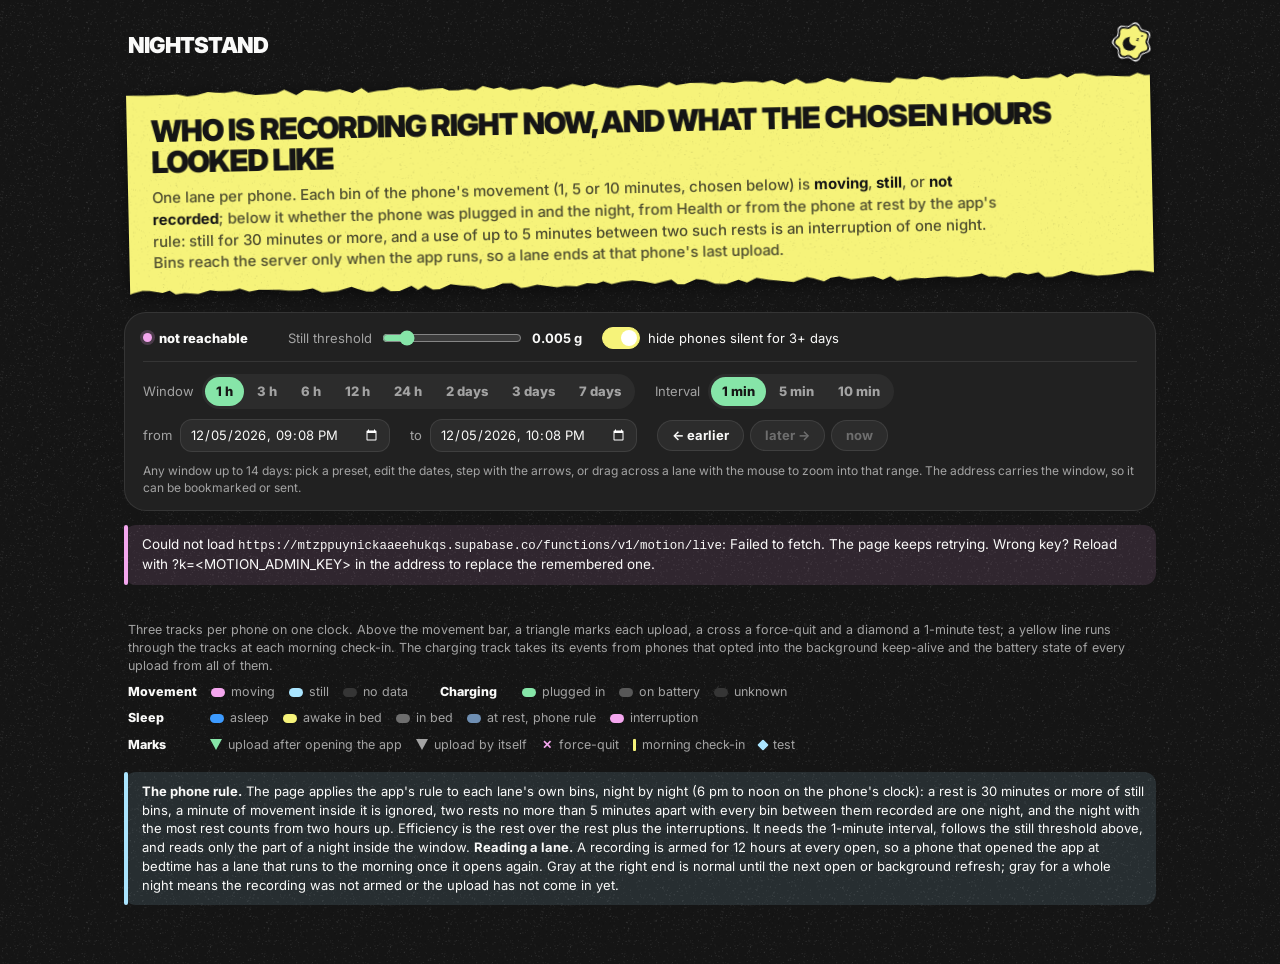
==== dashboard.html @ 4b764ea9 "NightStand website" ====
<!doctype html>
<html lang="en">
<head>
<meta charset="utf-8">
<meta name="viewport" content="width=device-width, initial-scale=1">
<title>NightStand live</title>
<link rel="icon" href="data:,">
<link rel="preconnect" href="https://fonts.googleapis.com">
<link rel="preconnect" href="https://fonts.gstatic.com" crossorigin>
<link href="https://fonts.googleapis.com/css2?family=Inter:wght@400;500;700;800;900&display=swap" rel="stylesheet">
<style>
  /* The look of the app (Theme.swift): a near-black grainy
     page, heavy uppercase titles with a hand-drawn squiggle, pastel accents on
     dark cards, capsule controls, torn paper for the message to read first. */
  :root { --page:#151515; --card:#212121; --raised:#2c2c2c; --edge:rgba(255,255,255,.09);
          --ink:#fafaf9; --gray:#a3a3a3; --dim:#6e6e6e; --paper-ink:#151515;
          --yellow:#f6f37a; --pink:#f4a6ee; --mint:#86e5a8; --sky:#aae5ff; --blue:#3d9bff;
          --none:#353535; --battery:#575757; --rest:#6f8fb3; --grain:none; color-scheme:dark; }
  * { box-sizing:border-box; }
  body { margin:0; background:var(--grain) 0 0/180px 180px repeat, var(--page); color:var(--ink);
         font:15px/1.45 -apple-system,BlinkMacSystemFont,"Inter","Segoe UI",Roboto,Helvetica,Arial,sans-serif;
         -webkit-font-smoothing:antialiased; }
  .page { max-width:1080px; margin:0 auto; padding:22px 24px 60px; }
  .display { font-weight:900; text-transform:uppercase; letter-spacing:-.035em; line-height:1.02; margin:0; }
  .squiggle { width:22px; height:12px; overflow:visible; flex:none; fill:none; stroke-width:2.2; stroke-linecap:round; stroke-linejoin:round; }
  .top { display:flex; align-items:center; justify-content:space-between; margin:0 4px 14px; }
  .top .display { font-size:22px; }
  .sticker { width:40px; height:40px; transform:rotate(12deg); filter:drop-shadow(0 3px 5px rgba(0,0,0,.45)); }
  .paper-wrap { margin:4px 4px 26px; transform:rotate(-1.2deg); filter:drop-shadow(0 4px 8px rgba(0,0,0,.5)); }
  .paper { background:var(--grain) 0 0/180px 180px repeat, var(--yellow); background-blend-mode:multiply;
           color:var(--paper-ink); padding:24px 24px 22px; }
  .paper h1 { font-size:30px; margin:0 0 10px; }
  .paper p { margin:0; font-size:15px; font-weight:500; color:rgba(21,21,21,.75); max-width:860px; }
  .paper p b { color:var(--paper-ink); }
  .card { background:var(--card); border:1px solid var(--edge); border-radius:22px; }
  .controls { padding:14px 18px; margin-bottom:14px; }
  .bar { display:flex; flex-wrap:wrap; gap:10px 20px; align-items:center; font-size:13px; color:var(--gray); }
  .bar + .bar { border-top:1px solid var(--edge); margin-top:12px; padding-top:12px; }
  .bar[hidden] { display:none; }
  .bar .live { display:inline-flex; align-items:center; gap:7px; font-weight:800; color:var(--ink); }
  .dot { width:9px; height:9px; border-radius:50%; background:var(--mint); box-shadow:0 0 0 3px rgba(134,229,168,.2); display:inline-block; }
  .dot.off { background:var(--pink); box-shadow:0 0 0 3px rgba(244,166,238,.2); }
  .dot.fixed { background:var(--sky); box-shadow:0 0 0 3px rgba(170,229,255,.2); }
  .bar label { display:inline-flex; flex-wrap:wrap; align-items:center; gap:8px; max-width:100%; }
  .bar b { color:var(--ink); }
  .bar input[type=range] { width:140px; accent-color:var(--mint); }
  .seg { display:inline-flex; flex-wrap:wrap; gap:2px; padding:3px; background:var(--raised); border-radius:18px; max-width:100%; }
  .seg button { font:inherit; font-size:13px; font-weight:800; color:var(--gray); background:none; border:0; border-radius:999px; padding:5px 11px; cursor:pointer; white-space:nowrap; }
  .seg button:hover { color:var(--ink); }
  .seg button.on { background:var(--mint); color:var(--paper-ink); }
  .bar input[type=datetime-local] { font:inherit; font-size:13px; color:var(--ink); background:var(--raised); border:1px solid var(--edge); border-radius:12px; padding:5px 9px; }
  .bar .nav { display:inline-flex; gap:6px; }
  .pill { font:inherit; font-size:13px; font-weight:700; color:var(--ink); background:var(--raised); border:1px solid var(--edge); border-radius:999px; padding:5px 14px; cursor:pointer; }
  .pill:hover:not(:disabled) { background:#363636; }
  .pill:disabled { color:var(--dim); cursor:default; }
  .toggle { cursor:pointer; color:var(--ink); }
  .toggle input { position:absolute; opacity:0; width:1px; height:1px; }
  .toggle .sw { width:38px; height:22px; border-radius:999px; background:var(--raised); border:1px solid var(--edge); position:relative; flex:none; transition:background .15s; }
  .toggle .sw::after { content:""; position:absolute; top:2px; left:2px; width:16px; height:16px; border-radius:50%; background:var(--gray); transition:transform .15s, background .15s; }
  .toggle input:checked + .sw { background:var(--yellow); border-color:var(--yellow); }
  .toggle input:checked + .sw::after { transform:translateX(16px); background:#fff; }
  .toggle input:focus-visible + .sw { outline:2px solid var(--sky); outline-offset:2px; }
  .bar .hint { flex-basis:100%; font-size:12px; }
  .stats { display:grid; grid-template-columns:repeat(auto-fit,minmax(180px,1fr)); gap:12px; margin-bottom:22px; }
  .stat { padding:14px 18px 16px; }
  .stat .k { display:flex; align-items:center; gap:8px; font-size:13px; font-weight:900; text-transform:uppercase; letter-spacing:-.2px; }
  .stat .v { font-size:38px; font-weight:900; letter-spacing:-.035em; line-height:1.1; margin:6px 0 2px; font-variant-numeric:tabular-nums; }
  .stat .v.warn { color:var(--pink); }
  .stat .d { font-size:12.5px; color:var(--gray); }
  .legend { font-size:12.5px; color:var(--gray); margin:0 4px 14px; }
  .legend .t { display:block; margin-bottom:8px; }
  .legend .rows { display:flex; flex-wrap:wrap; gap:8px 32px; }
  .legend .row { display:flex; flex-wrap:wrap; gap:4px 14px; align-items:center; }
  .legend .row .lab { font-weight:800; color:var(--ink); min-width:68px; }
  .legend .row span { white-space:nowrap; display:inline-flex; align-items:center; }
  .legend .row span::before { content:""; display:inline-block; width:14px; height:9px; border-radius:999px; margin-right:6px; }
  .legend .row .lab::before { display:none; }
  .legend .row .mv::before { background:var(--pink); } .legend .row .st::before { background:var(--sky); } .legend .row .nd::before { background:var(--none); }
  .legend .row .sl::before { background:var(--blue); } .legend .row .aw::before { background:var(--yellow); } .legend .row .ib::before { background:var(--dim); }
  .legend .row .pl::before { background:var(--mint); } .legend .row .ob::before { background:var(--battery); }
  .legend .row .ph::before { background:var(--rest); } .legend .row .in::before { background:var(--pink); }
  .legend .row .ci::before { width:3px; height:12px; border-radius:1px; background:var(--yellow); }
  .legend .row .tt::before, .totals .dm { width:8px; height:8px; border-radius:1px; background:var(--sky); transform:rotate(45deg); display:inline-block; }
  .legend .row .up::before, .legend .row .upbg::before { width:0; height:0; border-radius:0; background:none; border-left:6px solid transparent; border-right:6px solid transparent; border-top:11px solid var(--mint); }
  .legend .row .upbg::before { border-top-color:var(--gray); }
  .legend .row .fq::before { background:none; width:12px; height:12px; content:"\2715"; color:var(--pink); font-weight:900; font-size:12px; line-height:12px; text-align:center; }
  .lane { padding:16px 18px 14px; margin-bottom:12px; }
  .lane .head { display:flex; flex-wrap:wrap; gap:6px 18px; align-items:center; margin-bottom:10px; }
  .lane .pid { display:inline-flex; align-items:center; gap:8px; font-size:20px; font-variant-numeric:tabular-nums; }
  .lane .meta { font-size:13px; color:var(--gray); }
  .lane .meta b { color:var(--ink); }
  .lane .meta .warn { color:var(--pink); font-weight:700; }
  .lane .meta .ok { color:var(--mint); font-weight:700; }
  .lane .head .remind { margin-left:auto; }
  .strip { position:relative; }
  .strip svg { width:100%; display:block; touch-action:pan-y; cursor:crosshair; }
  .axis { position:relative; height:16px; font-size:11px; color:var(--gray); }
  .axis span { position:absolute; top:0; transform:translateX(-50%); white-space:nowrap; }
  .axis span.now { transform:translateX(-100%); color:var(--ink); font-weight:800; }
  .sel { position:absolute; top:0; bottom:16px; background:rgba(170,229,255,.14); border-left:1px solid var(--sky); border-right:1px solid var(--sky); display:none; pointer-events:none; }
  .tip { position:absolute; pointer-events:none; background:var(--raised); color:var(--ink); border:1px solid var(--edge); font-size:12px; padding:6px 10px; border-radius:10px; box-shadow:0 6px 16px rgba(0,0,0,.45); transform:translate(-50%,-125%); white-space:nowrap; display:none; }
  .totals { display:flex; flex-wrap:wrap; gap:4px 14px; font-size:12.5px; color:var(--gray); margin-top:8px; }
  .totals span { display:inline-flex; align-items:center; gap:5px; white-space:nowrap; }
  .totals b { color:var(--ink); }
  .totals .sw { width:14px; height:9px; border-radius:999px; display:inline-block; }
  .nights-wrap { overflow-x:auto; margin-top:10px; }
  .nights { border-collapse:collapse; font-size:12.5px; font-variant-numeric:tabular-nums; white-space:nowrap; }
  .nights th { text-align:left; font-weight:700; color:var(--gray); padding:0 22px 5px 0; border-bottom:1px solid var(--edge); }
  .nights td { padding:5px 22px 0 0; color:var(--ink); }
  .nights td.muted { color:var(--gray); }
  .empty { color:var(--gray); padding:30px; text-align:center; border:1px dashed var(--edge); border-radius:22px; }
  .err, .note { position:relative; padding:10px 12px 10px 18px; font-size:13.5px; color:var(--ink); border-radius:12px; }
  .err::before, .note::before { content:""; position:absolute; left:0; top:0; bottom:0; width:4px; border-radius:2px; }
  .err { background:rgba(244,166,238,.12); margin:0 0 14px; } .err::before { background:var(--pink); }
  .note { background:rgba(170,229,255,.12); margin:18px 0 0; font-size:13px; } .note::before { background:var(--sky); }
  code { font-family:ui-monospace,Menlo,monospace; font-size:.92em; }
  @media (max-width:600px) {
    .page { padding:16px 16px 48px; }
    .paper { padding:20px 18px 18px; }
    .paper h1 { font-size:23px; }
    .controls, .stat, .lane { padding-left:14px; padding-right:14px; }
  }
</style>
</head>
<body>
<div class="page">
  <div class="top"><span class="display">NightStand</span><span id="sticker"></span></div>
  <div class="paper-wrap"><div class="paper" id="paper">
    <h1 class="display">Who is recording right now, and what the chosen hours looked like</h1>
    <p>One lane per phone. Each bin of the phone's movement (1, 5 or 10 minutes, chosen below) is <b>moving</b>, <b>still</b>, or <b>not recorded</b>; below it whether the phone was plugged in and the night, from Health or from the phone at rest by the app's rule: still for 30 minutes or more, and a use of up to 5 minutes between two such rests is an interruption of one night. Bins reach the server only when the app runs, so a lane ends at that phone's last upload.</p>
  </div></div>

  <div class="card controls">
    <div class="bar">
      <span class="live"><span class="dot" id="dot"></span><span id="livetxt">connecting</span></span>
      <span id="refreshed"></span>
      <label>Still threshold <input type="range" id="thr" min="0.001" max="0.03" step="0.001" value="0.005"> <b id="thrv">0.005 g</b></label>
      <label class="toggle"><input type="checkbox" id="hidesilent" checked><span class="sw"></span>hide phones silent for 3+ days</label>
    </div>
    <div class="bar">
      <label>Window <span class="seg" id="hours"></span></label>
      <label>Interval <span class="seg" id="bin"></span></label>
      <label>from <input type="datetime-local" id="from" step="60"></label>
      <label>to <input type="datetime-local" id="to" step="60"></label>
      <span class="nav"><button class="pill" id="earlier" title="Shift the window back by its own length">&#8592; earlier</button><button class="pill" id="later" title="Shift the window forward by its own length">later &#8594;</button><button class="pill" id="tonow" title="End the window now and keep it refreshing">now</button></span>
      <span class="hint">Any window up to 14 days: pick a preset, edit the dates, step with the arrows, or drag across a lane with the mouse to zoom into that range. The address carries the window, so it can be bookmarked or sent.</span>
    </div>
    <div class="bar" id="pager" hidden>
      <span id="pagetxt"></span>
      <span class="nav"><button class="pill" id="prevpage" title="The phones before these, by lane number">&#8592; previous</button><button class="pill" id="nextpage" title="The phones after these, by lane number">next &#8594;</button></span>
      <label>Per page <span class="seg" id="per"></span></label>
      <span class="hint" id="pagehint">The figures below count the phones on this page.</span>
    </div>
  </div>

  <div id="err"></div>
  <div class="stats" id="stats"></div>

  <div class="legend"><span class="t">Three tracks per phone on one clock. Above the movement bar, a triangle marks each upload, a cross a force-quit and a diamond a 1-minute test; a yellow line runs through the tracks at each morning check-in. The charging track takes its events from phones that opted into the background keep-alive and the battery state of every upload from all of them.</span>
    <div class="rows">
      <div class="row"><span class="lab">Movement</span><span class="mv">moving</span><span class="st">still</span><span class="nd">no data</span></div>
      <div class="row"><span class="lab">Charging</span><span class="pl">plugged in</span><span class="ob">on battery</span><span class="nd">unknown</span></div>
      <div class="row"><span class="lab">Sleep</span><span class="sl">asleep</span><span class="aw">awake in bed</span><span class="ib">in bed</span><span class="ph">at rest, phone rule</span><span class="in">interruption</span></div>
      <div class="row"><span class="lab">Marks</span><span class="up">upload after opening the app</span><span class="upbg">upload by itself</span><span class="fq">force-quit</span><span class="ci">morning check-in</span><span class="tt">test</span></div>
    </div></div>
  <div id="lanes"></div>

  <div class="note"><b>The phone rule.</b> The page applies the app's rule to each lane's own bins, night by night (6 pm to noon on the phone's clock): a rest is 30 minutes or more of still bins, a minute of movement inside it is ignored, two rests no more than 5 minutes apart with every bin between them recorded are one night, and the night with the most rest counts from two hours up. Efficiency is the rest over the rest plus the interruptions. It needs the 1-minute interval, follows the still threshold above, and reads only the part of a night inside the window. <b>Reading a lane.</b> A recording is armed for 12 hours at every open, so a phone that opened the app at bedtime has a lane that runs to the morning once it opens again. Gray at the right end is normal until the next open or background refresh; gray for a whole night means the recording was not armed or the upload has not come in yet.</div>
</div>

<script>
// The look, drawn once: the film grain (the app's tile: 5200 light and dark
// specks at low alpha on 180 pt, seeded so every load looks the same), the
// torn edges of the header paper, the moon sticker and the section squiggle.
const C = {page: "#151515", card: "#212121", raised: "#2c2c2c", ink: "#fafaf9", gray: "#a3a3a3", dim: "#6e6e6e",
           yellow: "#f6f37a", pink: "#f4a6ee", mint: "#86e5a8", sky: "#aae5ff", blue: "#3d9bff", none: "#353535", battery: "#575757", rest: "#6f8fb3"};
const ACCENTS = [C.yellow, C.pink, C.mint, C.sky];
function seeded(a) {
  return () => { a = (a + 0x6D2B79F5) | 0; let t = Math.imul(a ^ (a >>> 15), 1 | a); t = (t + Math.imul(t ^ (t >>> 7), 61 | t)) ^ t; return ((t ^ (t >>> 14)) >>> 0) / 4294967296; };
}
function squiggle(color) {
  return `<svg class="squiggle" viewBox="0 0 22 12" style="stroke:${color}" aria-hidden="true"><path d="M0 6L7 .6L9.9 5L22 .2M4 12L11 7.4L13.6 11L22 6.6"/></svg>`;
}
(function () {
  const side = 180, cv = document.createElement("canvas"), rnd = seeded(7);
  cv.width = cv.height = side * 2;
  const ctx = cv.getContext("2d");
  ctx.scale(2, 2);
  for (let k = 0; k < 5200; k++) {
    const x = rnd() * side, y = rnd() * side, d = 0.5 + rnd() * 0.7, a = 0.03 + rnd() * 0.09;
    ctx.fillStyle = (rnd() < 1 / 3 ? "rgba(0,0,0," : "rgba(255,255,255,") + a.toFixed(3) + ")";
    ctx.fillRect(x, y, d, d);
  }
  document.documentElement.style.setProperty("--grain", `url(${cv.toDataURL("image/png")})`);

  const paper = document.getElementById("paper");
  const tear = () => {
    const w = paper.offsetWidth, h = paper.offsetHeight, depth = 6, r = seeded(11), pts = [[0, depth / 2]];
    let x = 0;
    while (x < w) { x = Math.min(w, x + 6 + r() * 8); pts.push([x, r() * depth]); }
    pts.push([w, h - depth / 2]);
    while (x > 0) { x = Math.max(0, x - 6 - r() * 8); pts.push([x, h - r() * depth]); }
    paper.style.clipPath = `polygon(${pts.map(([a, b]) => `${a.toFixed(1)}px ${b.toFixed(1)}px`).join(",")})`;
  };
  new ResizeObserver(tear).observe(paper);

  // Die-cut sticker: a wobbly seven-lobed flower in yellow with a dark
  // outline on a white border, a crescent moon and two z's.
  const blob = (R) => {
    const r = R / 1.1;
    let d = "";
    for (let k = 0; k <= 120; k++) {
      const a = k / 120 * 2 * Math.PI, rr = r * (1 + 0.1 * Math.sin(7 * a));
      d += (k ? "L" : "M") + (50 + rr * Math.cos(a)).toFixed(2) + " " + (50 + rr * Math.sin(a)).toFixed(2);
    }
    return d + "Z";
  };
  const sticker = `<svg xmlns="http://www.w3.org/2000/svg" viewBox="0 0 100 100">` +
    `<defs><mask id="moon"><rect width="100" height="100" fill="#fff"/><circle cx="56" cy="44" r="14" fill="#000"/></mask></defs>` +
    `<path d="${blob(50)}" fill="#fff" fill-opacity=".94"/><path d="${blob(43.9)}" fill="${C.yellow}" stroke="${C.page}" stroke-width="4.4"/>` +
    `<circle cx="45" cy="56" r="17" fill="${C.page}" mask="url(#moon)"/>` +
    `<text x="59" y="44" font-family="Arial Black,Arial,sans-serif" font-weight="900" font-size="15" fill="${C.page}">z</text>` +
    `<text x="69" y="33" font-family="Arial Black,Arial,sans-serif" font-weight="900" font-size="11" fill="${C.page}">z</text></svg>`;
  document.getElementById("sticker").innerHTML = sticker.replace("<svg ", `<svg class="sticker" aria-hidden="true" `);
  document.querySelector("link[rel=icon]").href = "data:image/svg+xml," + encodeURIComponent(sticker);
})();
</script>

<script>
(function () {
  const params = new URLSearchParams(location.search);
  const API = "https://mtzppuynickaaeehukqs.supabase.co/functions/v1/motion";
  let TOKEN = params.get("k") || "";
  try {
    if (!TOKEN) TOKEN = localStorage.getItem("nsAdminKey") || "";
    if (!TOKEN) TOKEN = (prompt("Dashboard key (MOTION_ADMIN_KEY in server/.env)") || "").trim();
    if (TOKEN) localStorage.setItem("nsAdminKey", TOKEN);
  } catch (e) {}
  const PRESETS = ["1", "3", "6", "12", "24", "48", "72", "168"];
  const BINS = [60, 300, 600];   // seconds per movement bin on offer
  const PER_PAGE = [10, 25, 50];   // phones per page on offer
  const MAX_SPAN = 14 * 86400, MIN_SPAN = 300;   // what the server serves; what a drag can select
  const $ = (id) => document.getElementById(id);
  let data = null, BIN = 30, countdown = 30, failed = false, drag = null, cls = new Map();
  const nowS = () => Math.floor(Date.now() / 1000);
  const recall = (k) => { try { return localStorage.getItem(k); } catch (e) { return null; } };
  const remember = (k, v) => { try { localStorage.setItem(k, v); } catch (e) {} };

  // A lane shows a six-digit number, not the participant's ID. The server
  // sends it as `lane` (HMAC of the pid under the upload token, see
  // laneLabels in the function), so the number is the same in every browser
  // and the page never holds the upload token.
  let labels = new Map();
  function assignLabels(phones) {
    const next = new Map();
    for (const p of phones) next.set(p.pid, p.lane);
    return next;
  }

  // The window. Live: the last `hours` hours ending now, refreshed on a timer.
  // Fixed: an explicit [from, to] in epoch seconds, set from the date fields,
  // the arrows, a drag across a lane, or the address (?from=&to=, as
  // YYYY-MM-DDTHH:MM local or epoch seconds), loaded once.
  // The phones come a page at a time, in lane order: `per` of them, the last
  // choice remembered, and `page` from 1.
  const view = {live: true, hours: 1, from: 0, to: 0, bin: 60, per: 25, page: 1};
  const parseWhen = (s) => {
    if (!s) return null;
    const n = Number(s), ms = Number.isFinite(n) ? n * 1000 : Date.parse(s);
    return Number.isFinite(ms) ? Math.floor(ms / 1000) : null;
  };
  {
    const f = parseWhen(params.get("from")), t = parseWhen(params.get("to"));
    const h = parseFloat(params.get("hours")) || parseFloat(recall("nsHours")) || 1;
    if (f !== null) {
      view.to = Math.min(t === null ? nowS() : t, nowS()); view.from = f;
      view.live = !(view.to > view.from);
    }
    if (view.live) view.hours = Math.min(Math.max(h, MIN_SPAN / 3600), MAX_SPAN / 3600);
    // The bin length: from the address, else the last choice, else a minute.
    const b = parseInt(params.get("bin") || recall("nsBin") || "", 10);
    if (BINS.includes(b)) view.bin = b;
    const n = parseInt(recall("nsPer") || "", 10);
    if (PER_PAGE.includes(n)) view.per = n;
  }

  const pad = (n) => String(n).padStart(2, "0");
  const fmtTime = (t) => new Date(t * 1000).toLocaleTimeString([], {hour: "numeric", minute: "2-digit"});
  const fmtDT = (t) => new Date(t * 1000).toLocaleString([], {month: "short", day: "numeric", hour: "numeric", minute: "2-digit"});
  const fmtClock = (t) => { const d = new Date(t * 1000); return pad(d.getHours()) + ":" + pad(d.getMinutes()); };
  const fmtDay = (t) => new Date(t * 1000).toLocaleDateString([], {month: "short", day: "numeric"});
  const toInput = (t) => { const d = new Date(t * 1000); return `${d.getFullYear()}-${pad(d.getMonth() + 1)}-${pad(d.getDate())}T${pad(d.getHours())}:${pad(d.getMinutes())}`; };
  const hoursText = (h) => h < 1 ? `${Math.round(h * 60)} min` : h < 48 ? `${+h.toFixed(2)} h` : `${+(h / 24).toFixed(1)} days`;
  const ago = (t, now) => {
    const s = Math.max(0, now - t);
    if (s < 90) return "just now";
    if (s < 3600) return Math.round(s / 60) + " min ago";
    if (s < 48 * 3600) return (s / 3600).toFixed(1).replace(/\.0$/, "") + " h ago";
    return Math.round(s / 86400) + " days ago";
  };
  const mins = (n) => {
    const m = Math.round(n * BIN / 60);
    return m >= 2880 ? +(m / 1440).toFixed(1) + " days" : m >= 90 ? (m / 60).toFixed(1).replace(/\.0$/, "") + " h" : m + " min";
  };
  const spanS = () => view.live ? Math.round(view.hours * 3600) : view.to - view.from;
  const binText = (s) => s < 60 ? `${s}-second` : `${s / 60}-minute`;
  const pollSeconds = () => !view.live ? 0 : view.hours <= 1 ? 30 : view.hours <= 12 ? 60 : view.hours <= 24 ? 120 : 300;

  // The app's night clock (ios/Shared/NightClock.swift) on the phone's own
  // time zone: a night is named by the local date of its evening, the most
  // recent one to have reached its morning is `last`, and its check-in is
  // open from 04:00 to 18:00. The streak counts rated nights back from
  // `last`, or from the night before while that check-in is still open.
  const localParts = (t, tz) => {
    const f = new Intl.DateTimeFormat("en-CA", {timeZone: tz || undefined, year: "numeric", month: "2-digit", day: "2-digit", hour: "2-digit", hourCycle: "h23"});
    const o = Object.fromEntries(f.formatToParts(new Date(t * 1000)).map(x => [x.type, x.value]));
    return {day: `${o.year}-${o.month}-${o.day}`, hour: +o.hour};
  };
  const shiftDay = (key, days) => new Date(Date.parse(key + "T00:00:00Z") + days * 86400000).toISOString().slice(0, 10);
  const nightClock = (tz, now) => {
    const hour = localParts(now, tz).hour;
    return {last: shiftDay(localParts(now - 4 * 3600, tz).day, -1), open: hour >= 4 && hour < 18};
  };
  const streak = (nights, clock) => {
    const rated = new Set(nights);
    let night = clock.last, n = 0;
    if (!rated.has(night) && clock.open) night = shiftDay(night, -1);
    while (rated.has(night)) { n++; night = shiftDay(night, -1); }
    return n;
  };
  const hm = (m) => { m = Math.round(m); const h = Math.floor(m / 60), r = m % 60; return h ? (r ? `${h} h ${r} min` : `${h} h`) : `${r} min`; };
  const signed = (m) => (m > 0 ? "+" : m < 0 ? "\u2212" : "") + hm(Math.abs(m));
  const nightLabel = (key) => {
    const a = new Date(key + "T12:00:00"), b = new Date(a.getTime() + 86400000), day = {month: "short", day: "numeric"};
    return `${a.toLocaleDateString([], day)} to ${a.getMonth() === b.getMonth() ? b.getDate() : b.toLocaleDateString([], day)}`;
  };
  const TEST_NAMES = {pvt: "reaction", dsst: "symbols", nback2: "2-back", gonogo: "go / no-go", simon: "sequence", stroop: "colors"};
  const testScore = (t) => t.score == null ? "no score" : t.test === "pvt" ? `${Math.round(t.score)} ms` : t.test === "dsst" || t.test === "stroop" ? `${Math.round(t.score)} right` : t.test === "simon" ? `${Math.round(t.score)} pads` : `${Math.round(t.score)}%`;

  // Capsule segments, the selected option filled in mint; a window that is
  // not a preset leaves every window segment empty.
  const PRESET_LABELS = {1: "1 h", 3: "3 h", 6: "6 h", 12: "12 h", 24: "24 h", 48: "2 days", 72: "3 days", 168: "7 days"};
  function buildSeg(id, options, onPick) {
    $(id).innerHTML = options.map(([v, label]) => `<button type="button" data-v="${v}">${label}</button>`).join("");
    $(id).addEventListener("click", (ev) => { const b = ev.target.closest("button"); if (b) onPick(b.dataset.v); });
  }
  const setSeg = (id, v) => $(id).querySelectorAll("button").forEach(b => b.classList.toggle("on", b.dataset.v === v));

  function syncControls() {
    const to = view.live ? nowS() : view.to, from = to - spanS();
    setSeg("hours", view.live && PRESETS.includes(String(view.hours)) ? String(view.hours) : "");
    setSeg("bin", String(view.bin));
    $("from").value = toInput(from); $("to").value = toInput(to);
    $("later").disabled = view.live; $("tonow").disabled = view.live;
    // The address carries the window, so a view can be bookmarked or sent.
    const q = new URLSearchParams(location.search);
    q.delete("hours"); q.delete("from"); q.delete("to"); q.delete("bin");
    if (view.live) q.set("hours", String(+view.hours.toFixed(4))); else { q.set("from", toInput(view.from)); q.set("to", toInput(view.to)); }
    q.set("bin", String(view.bin));
    history.replaceState(null, "", location.pathname + "?" + q.toString());
  }
  // A new window starts at the first page: with silent phones hidden, the
  // window decides which phones there are.
  function setLive(hours) { view.live = true; view.hours = hours; view.page = 1; syncControls(); load(); }
  function setFixed(from, to) {
    to = Math.min(Math.floor(to), nowS());
    from = Math.floor(from);
    if (to - from < MIN_SPAN) from = to - MIN_SPAN;
    if (to - from > MAX_SPAN) from = to - MAX_SPAN;
    view.live = false; view.from = from; view.to = to; view.page = 1; syncControls(); load();
  }
  function shift(direction) {
    const s = spanS(), to0 = view.live ? nowS() : view.to;
    const to = direction < 0 ? to0 - s : Math.min(to0 + s, nowS());
    setFixed(to - s, to);
  }

  function queryString() {
    const q = new URLSearchParams({k: TOKEN});
    if (view.live) q.set("hours", String(+view.hours.toFixed(4)));
    else { q.set("from", String(view.from)); q.set("to", String(view.to)); }
    q.set("bin", String(view.bin));
    // One page of phones, chosen by the server so every page is full: without
    // the test phones and the simulators (real), in lane order, and without
    // the silent ones while that switch is on.
    q.set("per", String(view.per)); q.set("page", String(view.page));
    q.set("real", "1"); q.set("order", "lane");
    if ($("hidesilent").checked) q.set("silent", "0");
    return q.toString();
  }
  async function load() {
    const req = queryString();
    try {
      const r = await fetch(`${API}/live?${req}`, {cache: "no-store"});
      if (!r.ok) throw new Error(`server answered ${r.status}`);
      const d = await r.json();
      const numbered = assignLabels(d.phones);
      if (req !== queryString()) return;   // the window, the page or a filter changed while this answer was in flight
      // Fewer phones than when this page was asked for: show the last page there is.
      const pages = Math.max(1, Math.ceil(d.total / d.per));
      if (view.page > pages) { view.page = pages; return load(); }
      data = d; labels = numbered; failed = false;
      // A server from before the range option answers with the last hours.
      const ranged = data.from !== undefined;
      if (!ranged) { data.from = data.now - data.hours * 3600; data.to = data.now; }
      BIN = data.bin_seconds || 30;
      $("dot").className = "dot" + (view.live ? "" : " fixed"); $("livetxt").textContent = view.live ? "live" : "fixed window";
      const notes = [];
      if (!ranged && !view.live) notes.push(`This server predates window ranges and answered with the last ${hoursText(data.hours)} instead; deploy the current function and migration.`);
      if (BIN !== view.bin) notes.push(`This server ignores the interval and answered in ${binText(BIN)} bins; deploy the current function and migration.`);
      $("err").innerHTML = notes.map(n => `<div class="err">${n}</div>`).join("");
      $("refreshed").textContent = (view.live ? "refreshed " : "loaded ") + new Date().toLocaleTimeString([], {hour: "numeric", minute: "2-digit", second: "2-digit"});
      render();
    } catch (e) {
      failed = true;
      $("dot").className = "dot off"; $("livetxt").textContent = "not reachable";
      $("err").innerHTML = `<div class="err">Could not load <code>${API}/live</code>: ${e.message}. The page keeps retrying. Wrong key? Reload with ?k=&lt;MOTION_ADMIN_KEY&gt; in the address to replace the remembered one.</div>`;
    }
    countdown = pollSeconds() || 30;
  }

  // The app's rule for a night without a watch (ios/NomoMotion/NightFeedback.swift)
  // on the lane's own bins. A run of still bins survives a minute of
  // movement and ends at any missing bin; runs of 30 minutes or more are
  // rests; two rests no more than 5 minutes apart, with every bin between
  // them recorded, are one night with an interruption. Per night (18:00 to
  // noon on the phone's clock) the chain with the most rest wins, from two
  // hours of rest up. Bins longer than a minute cannot carry it.
  const RULE = {restS: 30 * 60, bridgeS: 5 * 60, breakS: 60, minimumS: 120 * 60, maxBinS: 60};
  const nightKeys = new Map();
  // The night each slot belongs to (the local date of its evening), or null from noon to 18:00.
  function nightOfSlots(tz, since, n) {
    const id = `${tz}|${since}|${n}|${BIN}`;
    if (nightKeys.has(id)) return nightKeys.get(id);
    const out = new Array(n).fill(null), byQuarter = new Map();
    for (let i = 0; i < n; i++) {
      const q = Math.floor((since + i * BIN) / 900);   // quarter hours, for zones offset by 30 or 45 minutes
      if (!byQuarter.has(q)) {
        const {day, hour} = localParts(q * 900, tz);
        byQuarter.set(q, hour >= 18 ? day : hour < 12 ? shiftDay(day, -1) : null);
      }
      out[i] = byQuarter.get(q);
    }
    if (nightKeys.size > 200) nightKeys.clear();
    nightKeys.set(id, out);
    return out;
  }
  function phoneNights(cat, n, since, tz) {
    if (BIN > RULE.maxBinS) return null;
    const night = nightOfSlots(tz, since, n), breakBins = Math.floor(RULE.breakS / BIN);
    const runs = [];
    let cur = null, moving = 0, gap = false, key = null;
    const close = () => { if (cur) runs.push(cur); cur = null; moving = 0; };
    for (let i = 0; i < n; i++) {
      if (night[i] !== key) { close(); key = night[i]; gap = true; }
      if (key === null) continue;
      if (cat[i] === 0) { close(); gap = true; continue; }
      if (cat[i] === 1) {
        if (!cur) { cur = {a: i, b: i, gap, key}; gap = false; }
        cur.b = i + 1; moving = 0;
      } else if (cur && ++moving > breakBins) close();
    }
    close();
    const best = new Map();
    let chain = null, gapSince = false;
    const keep = () => { if (chain && chain.rest > (best.has(chain.key) ? best.get(chain.key).rest : 0)) best.set(chain.key, chain); chain = null; };
    for (const r of runs) {
      if (r.gap) gapSince = true;
      const length = (r.b - r.a) * BIN;
      if (length < RULE.restS) continue;
      if (chain && chain.key === r.key && !gapSince && (r.a - chain.b) * BIN <= RULE.bridgeS) {
        chain.breaks.push([chain.b, r.a]); chain.awake += (r.a - chain.b) * BIN;
        chain.rests.push([r.a, r.b]); chain.rest += length; chain.b = r.b;
      } else {
        keep();
        chain = {key: r.key, a: r.a, b: r.b, rest: length, awake: 0, rests: [[r.a, r.b]], breaks: []};
      }
      gapSince = false;
    }
    keep();
    return [...best.values()].filter(c => c.rest >= RULE.minimumS).sort((x, y) => x.a - y.a);
  }

  function classify(p, thr) {
    const since = data.from, until = data.to, n = Math.ceil((until - since) / BIN);
    const cat = new Uint8Array(n), mad = new Float32Array(n);
    let mv = 0, st = 0;
    for (const [t, m] of p.bins) {
      const i = Math.floor((t - since) / BIN);
      if (i < 0 || i >= n) continue;
      mad[i] = m; cat[i] = m >= thr ? 2 : 1;
    }
    for (let i = 0; i < n; i++) { if (cat[i] === 2) mv++; else if (cat[i] === 1) st++; }
    // Steps per slot: each Health sample spread evenly over the slots it covers.
    const steps = new Float32Array(n);
    let stepsTotal = 0;
    for (const [a, b, v] of (p.steps || [])) {
      const i0 = Math.max(0, Math.floor((a - since) / BIN)), i1 = Math.min(n, Math.ceil((b - since) / BIN));
      if (i1 <= i0) continue;
      const per = v / ((b - a) / BIN);
      for (let i = i0; i < i1; i++) {
        const s0 = Math.max(a, since + i * BIN), s1 = Math.min(b, since + (i + 1) * BIN);
        if (s1 > s0) { const add = per * (s1 - s0) / BIN; steps[i] += add; stepsTotal += add; }
      }
    }
    // Sleep per slot: 0 none, 1 in bed, 2 asleep, 3 awake (awake and asleep override in bed).
    const sleep = new Uint8Array(n);
    let asleep = 0;
    for (const [a, b, stg] of (p.sleep || [])) {
      const code = stg === "awake" ? 3 : stg === "inBed" ? 1 : 2;
      const i0 = Math.max(0, Math.floor((a - since) / BIN)), i1 = Math.min(n, Math.ceil((b - since) / BIN));
      for (let i = i0; i < i1; i++) if (code > sleep[i] || sleep[i] === 1) sleep[i] = code;
    }
    // The nights by the phone rule, wherever Health has nothing: at rest (4)
    // and the interruptions between the rests (5).
    const chains = phoneNights(cat, n, since, (p.last || {}).time_zone);
    for (const c of chains || []) {
      for (const [a, b] of c.rests) for (let i = a; i < b; i++) if (sleep[i] === 0) sleep[i] = 4;
      for (const [a, b] of c.breaks) for (let i = a; i < b; i++) if (sleep[i] === 0) sleep[i] = 5;
    }
    const nights = chains && chains.map(c => ({night: c.key, start: since + c.a * BIN, end: since + c.b * BIN,
                                               rest: c.rest / 60, awake: c.awake / 60, interruptions: c.breaks.length}));
    let atRest = 0;
    for (let i = 0; i < n; i++) { if (sleep[i] === 2) asleep++; else if (sleep[i] === 4) atRest++; }
    // Charging state per slot: 0 unknown, 1 plugged in, 2 on battery, from
    // the events and from the battery state each upload carried (the only
    // anchor for phones without the keep-alive). An unknown state changes nothing.
    const chargeOf = (e) => (e === "pluggedIn" || e === "batteryFull" || e === "charging" || e === "full") ? 1 : e === "unplugged" ? 2 : 0;
    const anchors = [...(p.charging || []).map(([t, e]) => [t, e]), ...(p.arrivals || []).filter(a => a[3]).map(a => [a[0], a[3]])].sort((a, b) => a[0] - b[0]);
    const charging = new Uint8Array(n);
    let cstate = p.charging_prev ? chargeOf(p.charging_prev[1]) : 0, kc = 0, plugged = 0;
    for (let i = 0; i < n; i++) {
      const slotEnd = since + (i + 1) * BIN;
      while (kc < anchors.length && anchors[kc][0] < slotEnd) { const s = chargeOf(anchors[kc][1]); if (s) cstate = s; kc++; }
      charging[i] = cstate; if (cstate === 1) plugged++;
    }
    const hasCharging = anchors.length > 0 || !!p.charging_prev;
    return {cat, mad, n, mv, st, nd: n - mv - st, since, until, steps, stepsTotal: Math.round(stepsTotal), sleep, asleep, atRest, nights, charging, plugged, hasCharging};
  }

  // What a drawn column shows when there are more slots than columns: the
  // most frequent non-empty code among its slots, ties going to the code
  // listed first in `prefer`.
  function columns(arr, n, cols, prefer) {
    if (cols >= n) return arr;
    const out = new Uint8Array(cols), counts = new Uint32Array(6);
    for (let j = 0; j < cols; j++) {
      const i0 = Math.floor(j * n / cols), i1 = Math.max(i0 + 1, Math.floor((j + 1) * n / cols));
      counts.fill(0);
      for (let i = i0; i < i1; i++) counts[arr[i]]++;
      let best = 0, bestN = 0;
      for (const k of prefer) if (counts[k] > bestN) { best = k; bestN = counts[k]; }
      out[j] = best;
    }
    return out;
  }

  // Track layout in viewBox units, top to bottom: marks, movement bar,
  // charging bar, sleep bar, tick marks; the labels are HTML below the SVG.
  const G = {W: 1440, top: 14, h: 44, chgH: 10, sleepH: 12};
  G.chgTop = G.top + G.h + 6; G.sleepTop = G.chgTop + G.chgH + 6; G.axisBase = G.sleepTop + G.sleepH + 6; G.H = G.axisBase + 8;

  function strip(p, c) {
    const {W, top, h, chgTop, chgH, sleepTop, sleepH, axisBase, H} = G;
    const cols = Math.min(c.n, W), span = c.until - c.since;
    const bars = (arr, y, height, colors) => {
      let out = "", i = 0;
      while (i < cols) {
        let j = i; while (j < cols && arr[j] === arr[i]) j++;
        out += `<rect x="${(i / cols * W).toFixed(2)}" y="${y}" width="${((j - i) / cols * W).toFixed(2)}" height="${height}" fill="${colors[arr[i]]}"/>`;
        i = j;
      }
      return out;
    };
    const id = "lane" + labels.get(p.pid);
    const clip = (k, y, height) => `<clipPath id="${id}${k}"><rect class="round" data-r="${Math.min(10, height / 2)}" x="0" y="${y}" width="${W}" height="${height}"/></clipPath>`;
    let rects = `<defs>${clip("m", top, h)}${clip("c", chgTop, chgH)}${clip("s", sleepTop, sleepH)}</defs>`;
    rects += `<g clip-path="url(#${id}m)">${bars(columns(c.cat, c.n, cols, [2, 1]), top, h, [C.none, C.sky, C.pink])}</g>`;
    rects += `<g clip-path="url(#${id}c)">${bars(columns(c.charging, c.n, cols, [1, 2]), chgTop, chgH, [C.raised, C.mint, C.battery])}</g>`;
    rects += `<g clip-path="url(#${id}s)">${bars(columns(c.sleep, c.n, cols, [2, 3, 5, 4, 1]), sleepTop, sleepH, [C.raised, C.dim, C.blue, C.yellow, C.rest, C.pink])}</g>`;
    // Above the movement bar: uploads as triangles (mint = the participant
    // opened the app, gray = background or keep-alive) and a pink cross per
    // force-quit (forceQuit exact; terminated inferred at the next launch,
    // dashed). Marks closer than a viewBox unit share one drawing, the
    // participant's opens first.
    const xOf = (t) => (t - c.since) / span * W;
    const seen = new Set();
    const mark = (x, html) => { const key = Math.round(x); if (seen.has(key)) return ""; seen.add(key); return html; };
    const opened = ([, trig]) => trig === "open" || trig === "link" || trig === "manual";
    const arrivals = (p.arrivals || []).filter(([t]) => t >= c.since && t <= c.until);
    for (const a of [...arrivals.filter(opened), ...arrivals.filter(x => !opened(x))]) {
      const x = xOf(a[0]);
      rects += mark(x, `<polygon points="${(x - 5).toFixed(1)},1 ${(x + 5).toFixed(1)},1 ${x.toFixed(1)},${top - 1}" fill="${opened(a) ? C.mint : C.gray}"/>`);
    }
    seen.clear();
    for (const [t, ev] of (p.screen || [])) {
      if (t < c.since || t > c.until || (ev !== "forceQuit" && ev !== "terminated")) continue;
      const x = xOf(t);
      rects += mark(x, `<path d="M${(x - 4).toFixed(1)} 1 L${(x + 4).toFixed(1)} ${top - 3} M${(x + 4).toFixed(1)} 1 L${(x - 4).toFixed(1)} ${top - 3}" stroke="${C.pink}" stroke-width="${ev === "forceQuit" ? 2 : 1.2}" ${ev === "terminated" ? 'stroke-dasharray="2,1.5"' : ""}/>`);
    }
    // A yellow line through the tracks at each morning check-in; a diamond
    // per 1-minute test, yellow for the check-in's own and sky from the Tests tab.
    for (const ci of (p.checkins || [])) {
      if (ci.rated == null || ci.rated < c.since || ci.rated > c.until) continue;
      const x = xOf(ci.rated).toFixed(1);
      rects += `<line x1="${x}" x2="${x}" y1="${top - 4}" y2="${axisBase}" stroke="${C.yellow}" stroke-width="2" vector-effect="non-scaling-stroke"/>`;
    }
    for (const t of (p.tests || [])) {
      if (t.t == null || t.t < c.since || t.t > c.until) continue;
      const x = xOf(t.t);
      rects += `<path d="M${x.toFixed(1)} .5L${(x + 5).toFixed(1)} 7L${x.toFixed(1)} 13.5L${(x - 5).toFixed(1)} 7Z" fill="${t.source === "checkin" ? C.yellow : C.sky}" stroke="${C.page}" stroke-width="1.2" vector-effect="non-scaling-stroke"/>`;
    }
    // Last upload marker.
    if (p.last && p.last.created >= c.since && p.last.created <= c.until) {
      const x = xOf(p.last.created).toFixed(1);
      rects += `<line x1="${x}" x2="${x}" y1="${top - 4}" y2="${axisBase}" stroke="${C.ink}" stroke-opacity=".6" stroke-width="1" stroke-dasharray="2,2"/>`;
    }
    return `<svg viewBox="0 0 ${W} ${H}" preserveAspectRatio="none" data-lane="${labels.get(p.pid)}" style="height:${H}px">${rects}<g class="ticks"></g></svg><div class="axis"></div><div class="sel"></div><div class="tip"></div>`;
  }

  // The time axis, laid out in pixels once the lanes are in the page (and
  // again on resize): the label step is the finest candidate that keeps
  // labels apart at this width, minor ticks the finest divisor of it with
  // room; labels that would overlap the end label or each other are hidden,
  // walking from the right. Everything is aligned to the viewer's local
  // clock; a midnight label shows the date.
  const STEPS = [60, 300, 600, 900, 1800, 3600, 7200, 10800, 21600, 43200, 86400, 172800, 604800];
  function ticksBetween(a, b, step) {
    const out = [], d0 = new Date(a * 1000);
    const y = d0.getFullYear(), m = d0.getMonth(), day = d0.getDate();
    if (step >= 86400) {
      // Whole days counted from a fixed origin, so 2-day and weekly ticks
      // stay put when the window moves.
      const days = step / 86400, k = Math.round((new Date(y, m, day) - new Date(2020, 0, 1)) / 86400000) % days;
      for (let i = -k;; i += days) { const t = new Date(y, m, day + i).getTime() / 1000; if (t > b) break; if (t >= a) out.push(t); }
    } else {
      // Minutes from the local midnight before the window; the Date
      // constructor normalises, so the ticks follow the wall clock across a
      // clock change.
      const stepMin = step / 60;
      for (let k = 0;; k++) { const t = new Date(y, m, day, 0, k * stepMin).getTime() / 1000; if (t > b) break; if (t >= a) out.push(t); }
    }
    return out;
  }
  function labelFor(t, step) {
    const d = new Date(t * 1000);
    if (step >= 86400 || (d.getHours() === 0 && d.getMinutes() === 0)) return fmtDay(t);
    return step >= 3600 ? pad(d.getHours()) : fmtClock(t);
  }
  function layoutAxis(stripEl) {
    const axis = stripEl.querySelector(".axis"), g = stripEl.querySelector("g.ticks");
    const width = axis.getBoundingClientRect().width;
    if (!data || !width) return;
    const since = data.from, until = data.to, span = until - since;
    const pxPer = (s) => width * s / span;
    const minPx = (s) => s < 3600 ? 64 : s < 86400 ? 44 : 64;
    const step = STEPS.find(s => pxPer(s) >= minPx(s)) || STEPS[STEPS.length - 1];
    const minor = STEPS.find(s => s < step && step % s === 0 && pxPer(s) >= 16) || 0;
    const majors = ticksBetween(since, until, step), majorSet = new Set(majors);
    const minors = minor ? ticksBetween(since, until, minor).filter(t => !majorSet.has(t)) : [];
    const xOf = (t) => (t - since) / span;
    let lines = "", labels = "";
    stripEl.querySelectorAll("rect.round").forEach(r => { const px = parseFloat(r.dataset.r); r.setAttribute("rx", (px * G.W / width).toFixed(2)); r.setAttribute("ry", px); });
    for (const t of minors) { const x = (xOf(t) * G.W).toFixed(1); lines += `<line x1="${x}" x2="${x}" y1="${G.axisBase}" y2="${G.axisBase + 3}" stroke="${C.dim}" stroke-width="1"/>`; }
    for (const t of majors) {
      const f = xOf(t), x = (f * G.W).toFixed(1);
      lines += `<line x1="${x}" x2="${x}" y1="${G.axisBase}" y2="${G.axisBase + 6}" stroke="${C.gray}" stroke-width="1"/>`;
      labels += `<span style="left:${(f * 100).toFixed(3)}%">${labelFor(t, step)}</span>`;
    }
    labels += `<span class="now" style="left:100%">${view.live ? "now" : fmtClock(until)}</span>`;
    g.innerHTML = lines; axis.innerHTML = labels;
    const spans = [...axis.querySelectorAll("span")], left0 = axis.getBoundingClientRect().left;
    let keptLeft = Infinity;
    for (let i = spans.length - 1; i >= 0; i--) {
      const r = spans[i].getBoundingClientRect();
      if (r.right + 6 > keptLeft || r.left < left0 - 8) spans[i].style.visibility = "hidden";
      else keptLeft = r.left;
    }
  }
  function layoutAxes() { document.querySelectorAll("#lanes .strip").forEach(layoutAxis); }

  // The pager, out of sight until the phones outnumber the smallest page, so
  // that picking a larger page never takes the choice away.
  function syncPager() {
    const first = (data.page - 1) * data.per + 1, last = first + data.phones.length - 1;
    $("pager").hidden = data.total <= PER_PAGE[0];
    $("pagetxt").innerHTML = `Phones <b>${first} to ${last}</b> of <b>${data.total}</b>`;
    $("prevpage").disabled = data.page <= 1; $("nextpage").disabled = last >= data.total;
    $("pagehint").hidden = data.total <= data.phones.length;
    setSeg("per", String(view.per));
  }

  function render() {
    if (!data) return;
    const thr = parseFloat($("thr").value);
    $("thrv").textContent = thr.toFixed(3) + " g";
    const now = data.now, since = data.from, until = data.to;
    const spanText = view.live ? `the last ${hoursText(data.hours)}` : `${fmtDT(since)} to ${fmtDT(until)}`;
    // The page as the server chose it: filtered, in lane order.
    const phones = data.phones, paged = data.total > phones.length;
    syncPager();

    const active = phones.filter(p => p.uploads_window > 0);
    const armed = phones.filter(p => p.last && p.last.armed_until > now && p.last.accel_available !== false);
    const uploads = phones.reduce((a, p) => a + p.uploads_window, 0);
    cls = new Map(phones.map(p => [p.pid, classify(p, thr)]));
    const cov = active.map(p => { const c = cls.get(p.pid); return (c.mv + c.st) / c.n; }).sort((a, b) => a - b);
    const medCov = cov.length ? cov[Math.floor(cov.length / 2)] : 0;
    const raters = phones.filter(p => (p.checkin_nights || []).length);
    const ratedLast = raters.filter(p => p.checkin_nights.includes(nightClock(p.last.time_zone, now).last));
    $("stats").innerHTML = `
      <div class="card stat"><div class="k">Phones heard from ${squiggle(C.yellow)}</div><div class="v">${active.length}</div><div class="d">with an upload in ${spanText}, of ${phones.length} ${paged ? "on this page" : "ever seen"}</div></div>
      <div class="card stat"><div class="k">Recording now ${squiggle(C.pink)}</div><div class="v ${armed.length ? "" : "warn"}">${armed.length}</div><div class="d">phones inside a 12-hour window armed at their last open</div></div>
      <div class="card stat"><div class="k">Uploads ${squiggle(C.mint)}</div><div class="v">${uploads}</div><div class="d">in ${spanText}, all triggers</div></div>
      <div class="card stat"><div class="k">Coverage ${squiggle(C.sky)}</div><div class="v">${Math.round(medCov * 100)}%</div><div class="d">median share of the window with a recorded bin, phones heard from</div></div>
      <div class="card stat"><div class="k">Checked in ${squiggle(C.blue)}</div><div class="v">${ratedLast.length}</div><div class="d">rated last night, of ${raters.length} phone${raters.length === 1 ? "" : "s"} that ever checked in</div></div>`;

    if (!phones.length) { $("lanes").innerHTML = `<div class="empty">No uploads yet.</div>`; return; }
    $("lanes").innerHTML = phones.map((p, k) => {
      const c = cls.get(p.pid), L = p.last;
      const stale = now - L.created > 26 * 3600;
      const rec = L.accel_available === false ? `<span class="warn">no accelerometer on this device</span>`
        : L.armed_until > now ? `<span class="ok">recording until ${fmtTime(L.armed_until)}</span>`
        : `<span class="warn">no recording armed</span> (last one ended ${fmtDT(L.armed_until)})`;
      const errs = L.n_errors ? ` · <span class="warn">${L.n_errors} error${L.n_errors > 1 ? "s" : ""}</span>` : "";
      const bat = L.battery_state && L.battery_state !== "unknown"
        ? ` · ${L.battery_state === "unplugged" ? "on battery" : "plugged in"}${L.battery_level != null ? ` ${L.battery_level}%` : ""}${L.low_power ? ", Low Power Mode" : ""} at last upload` : "";
      const nights = p.checkin_nights || [], clock = nightClock(L.time_zone, now);
      const checkin = !nights.length ? "" : `<span class="meta">${nights.includes(clock.last) ? `<span class="ok">checked in</span> for last night`
        : clock.open ? `<span class="warn">no check-in yet</span> for last night` : `<span class="warn">missed</span> last night's check-in`} · streak <b>${streak(nights, clock)}</b></span>`;
      // The reminder: one visible notification to this phone, sent by hand;
      // only a phone that registered for notifications can be reached.
      const reminded = p.reminded ? `<span class="meta">reminded <b>${ago(p.reminded[0], now)}</b>${p.reminded[1] ? "" : ` · <span class="warn">not delivered</span>`}</span>` : "";
      const remind = `<button type="button" class="pill remind" data-lane="${labels.get(p.pid)}"${p.push_tokens ? ` title="Send a notification asking to open the app"` : ` disabled title="This phone has not registered for notifications"`}>remind</button>`;
      const quits = (p.screen || []).filter(([t, e]) => t >= c.since && t <= c.until && (e === "forceQuit" || e === "terminated")).length;
      const sw = (color) => `<i class="sw" style="background:${color}"></i>`;
      const totals = [`${sw(C.pink)}<b>${mins(c.mv)}</b> moving`, `${sw(C.sky)}<b>${mins(c.st)}</b> still`,
                      `${sw(C.none)}<b>${mins(c.nd)}</b> no data`, `${sw(C.blue)}<b>${mins(c.asleep)}</b> asleep`];
      if (quits) totals.push(`<b>${quits}</b> force-quit${quits === 1 ? "" : "s"}`);
      if (c.hasCharging) totals.push(`${sw(C.mint)}<b>${mins(c.plugged)}</b> plugged in`,
                                     `<b>${(p.charging || []).filter(([t, e]) => t >= c.since && t <= c.until && e === "pluggedIn").length}</b> plug-ins`);
      if (c.atRest) totals.splice(4, 0, `${sw(C.rest)}<b>${mins(c.atRest)}</b> at rest by the phone rule`);
      if (!c.nights) totals.splice(4, 0, `the phone rule needs the 1-minute interval`);
      for (const kind of Object.keys(TEST_NAMES)) {
        const runs = (p.tests || []).filter(t => t.test === kind && t.completed && t.score != null);
        if (runs.length) totals.push(`<i class="dm"></i><b>${testScore(runs[runs.length - 1])}</b> ${TEST_NAMES[kind]}${runs.length > 1 ? `, latest of ${runs.length} runs` : ""}`);
      }
      totals.push(`last bin ${c.mv + c.st ? fmtDT(p.bins[p.bins.length - 1][0]) : "none in window"}`);
      // One row per night of the window: the night by the phone rule, and
      // the check-in (the rating and the guess, given before the app showed
      // the night, beside what it then showed).
      const runById = new Map((p.tests || []).map(t => [t.id, t]));
      const byNight = new Map();
      for (const nt of (c.nights || [])) byNight.set(nt.night, {rule: nt});
      for (const ci of (p.checkins || [])) byNight.set(ci.night, {...(byNight.get(ci.night) || {}), ci});
      const rows = [...byNight.keys()].sort().map(key => {
        const {rule, ci} = byNight.get(key);
        const run = ci && runById.get(ci.test);
        const ruleCells = rule
          ? `<td>${hm(rule.rest)}</td><td>${fmtTime(rule.start)} to ${fmtTime(rule.end)}</td><td>${rule.interruptions ? `${rule.interruptions}, ${hm(rule.awake)}` : "none"}</td><td>${Math.round(100 * rule.rest / (rule.rest + rule.awake))}%</td>`
          : `<td class="muted" colspan="4">${c.nights ? "no night by the rule" : "needs the 1-minute interval"}</td>`;
        const ciCells = !ci ? `<td class="muted" colspan="5">no check-in</td>`
          : `<td>${ci.quality != null ? `${ci.quality} of 5` : ""}</td><td>${ci.hours != null ? hm(ci.hours * 60) : ""}</td>`
            + (ci.minutes != null ? `<td>${hm(ci.minutes)}, ${ci.source === "health" ? "Health" : "phone at rest"}</td><td>${ci.hours != null ? signed(Math.round(ci.hours * 60 - ci.minutes)) : ""}</td>` : `<td class="muted">nothing measured</td><td></td>`)
            + `<td${ci.skipped ? ` class="muted"` : ""}>${ci.skipped ? "skipped" : run ? testScore(run) : ""}</td>`;
        return `<tr><td>${nightLabel(key)}</td>${ruleCells}${ciCells}</tr>`;
      }).join("");
      const table = rows ? `<div class="nights-wrap"><table class="nights"><tr><th>Night</th><th>At rest (rule)</th><th>From, to</th><th>Interruptions</th><th>Efficiency</th><th>Rating</th><th>Own guess</th><th>App showed</th><th>Guess minus shown</th><th>Reaction test</th></tr>${rows}</table></div>` : "";
      return `<div class="card lane">
        <div class="head"><span class="pid display">${labels.get(p.pid)} ${squiggle(ACCENTS[k % ACCENTS.length])}</span>
          <span class="meta">last upload <b class="${stale ? "warn" : ""}">${ago(L.created, now)}</b> (${fmtDT(L.created)}, ${L.trigger || "v1.0"})${errs}</span>
          <span class="meta">${rec}${L.keep_alive ? ` · <span class="ok">keep-alive on</span>` : ""}${bat}</span>
          ${checkin}${reminded}
          <span class="meta">${p.uploads_window} upload${p.uploads_window === 1 ? "" : "s"} in window · ${p.uploads} total · v${L.app_version || "?"} · ${L.model || ""} · code <b>${p.receipt}</b></span>
          ${remind}
        </div>
        <div class="strip">${strip(p, c)}</div>
        <div class="totals">${totals.map(t => `<span>${t}</span>`).join("")}</div>${table}
      </div>`;
    }).join("");
    wire();
    layoutAxes();
  }

  // Hover readout, and drag with the mouse to zoom into a range.
  function wire() {
    document.querySelectorAll("#lanes .strip").forEach(stripEl => {
      const svg = stripEl.querySelector("svg"), tip = stripEl.querySelector(".tip"), sel = stripEl.querySelector(".sel");
      const p = data.phones.find(q => labels.get(q.pid) === svg.dataset.lane), c = cls.get(p.pid);
      const at = (ev) => { const r = svg.getBoundingClientRect(); return {r, x: ev.clientX - r.left, f: Math.min(1, Math.max(0, (ev.clientX - r.left) / r.width))}; };
      svg.addEventListener("pointermove", (ev) => {
        const {r, x, f} = at(ev);
        if (drag && drag.svg === svg) {
          const x0 = Math.min(drag.x, x), x1 = Math.max(drag.x, x);
          drag.moved = drag.moved || x1 - x0 >= 6;
          sel.style.left = x0 + "px"; sel.style.width = (x1 - x0) + "px"; sel.style.display = "block";
        }
        const i = Math.min(c.n - 1, Math.floor(f * c.n));
        const t = c.since + i * BIN;
        const label = c.cat[i] === 0 ? "no data" : (c.cat[i] === 2 ? "moving" : "still") + ` · ${c.mad[i].toFixed(4)} g`;
        const slotStart = c.since + i * BIN, slotEnd = slotStart + BIN;
        const ups = (p.arrivals || []).filter(([t]) => t >= slotStart - BIN && t < slotEnd + BIN).map(([, trig]) => `upload (${trig})`);
        const evName = {forceQuit: "force-quit", terminated: "app ended (inferred)", launch: "app launched", launchBackground: "app woke in the background", pluggedIn: "plugged in", unplugged: "unplugged", batteryFull: "battery full"};
        const evs = (p.screen || []).filter(([t, e]) => t >= slotStart - BIN && t < slotEnd + BIN && evName[e]).map(([, e]) => evName[e]);
        const chg = (p.charging || []).filter(([t]) => t >= slotStart - BIN && t < slotEnd + BIN).map(([, e, lv]) => (evName[e] || e) + (lv != null ? ` ${lv}%` : ""));
        const near = (t) => t != null && t >= slotStart - BIN && t < slotEnd + BIN;
        const cis = (p.checkins || []).filter(ci => near(ci.rated)).map(ci => `check-in ${ci.quality} of 5, guessed ${hm(ci.hours * 60)}`);
        const tts = (p.tests || []).filter(t => near(t.t)).map(t => `${TEST_NAMES[t.test]} test ${testScore(t)}${t.completed ? "" : " (cut short)"}`);
        const all = [...ups, ...evs, ...chg, ...cis, ...tts];
        const marks = all.length ? " · " + all.join(", ") : "";
        const sl = ["", " · plugged in", " · on battery"][c.charging[i]] + ["", " · in bed", " · asleep", " · awake", " · at rest (phone rule)", " · interruption (phone rule)"][c.sleep[i]] + marks;
        tip.textContent = `${fmtDT(t)} (${binText(BIN)} bin) · ${label}${sl}`;
        tip.style.left = x + "px"; tip.style.top = "0px"; tip.style.display = "block";
      });
      svg.addEventListener("pointerleave", () => { tip.style.display = "none"; });
      svg.addEventListener("pointerdown", (ev) => {
        if (ev.pointerType !== "mouse" || ev.button !== 0) return;
        drag = {svg, x: at(ev).x, moved: false};
        svg.setPointerCapture(ev.pointerId);
      });
      svg.addEventListener("pointerup", (ev) => {
        if (!drag || drag.svg !== svg) return;
        const {r, f} = at(ev), f0 = Math.min(drag.x / r.width, f), f1 = Math.max(drag.x / r.width, f), moved = drag.moved;
        drag = null; sel.style.display = "none";
        if (!moved) return;
        const span = c.until - c.since;
        setFixed(Math.floor((c.since + f0 * span) / 60) * 60, Math.ceil((c.since + f1 * span) / 60) * 60);
      });
      svg.addEventListener("pointercancel", () => { drag = null; sel.style.display = "none"; });
    });
  }

  // The remind button: confirm, send, and load again so the lane shows it.
  $("lanes").addEventListener("click", async (ev) => {
    const b = ev.target.closest("button.remind");
    if (!b || b.disabled) return;
    const lane = b.dataset.lane, p = data.phones.find(q => labels.get(q.pid) === lane);
    if (!p || !confirm(`Send phone ${lane} a notification asking to open the app?`)) return;
    b.disabled = true; b.textContent = "sending";
    try {
      const r = await fetch(`${API}/remind`, {method: "POST", headers: {"authorization": `Bearer ${TOKEN}`, "content-type": "application/json"}, body: JSON.stringify({pid: p.pid})});
      const out = await r.json();
      if (!r.ok || !out.ok) throw new Error(out.error || `server answered ${r.status}`);
      await load();
    } catch (e) {
      b.disabled = false; b.textContent = "remind";
      $("err").innerHTML = `<div class="err">Reminder to ${lane} not sent: ${e.message}.</div>`;
    }
  });
  $("thr").addEventListener("input", render);
  $("hidesilent").addEventListener("change", () => { view.page = 1; load(); });
  $("prevpage").addEventListener("click", () => { view.page--; load(); });
  $("nextpage").addEventListener("click", () => { view.page++; load(); });
  buildSeg("per", PER_PAGE.map(n => [n, String(n)]), (v) => {
    view.per = parseInt(v, 10); view.page = 1;
    remember("nsPer", v); load();
  });
  buildSeg("bin", BINS.map(b => [b, `${b / 60} min`]), (v) => {
    view.bin = parseInt(v, 10);
    remember("nsBin", String(view.bin)); syncControls(); load();
  });
  buildSeg("hours", PRESETS.map(h => [h, PRESET_LABELS[h]]), (v) => {
    remember("nsHours", v); setLive(parseFloat(v));
  });
  const fromFields = () => {
    const f = parseWhen($("from").value), t = parseWhen($("to").value);
    if (f === null || t === null) return;
    if (t <= f) { $("err").innerHTML = `<div class="err">The window's start must come before its end.</div>`; return; }
    setFixed(f, t);
  };
  $("from").addEventListener("change", fromFields);
  $("to").addEventListener("change", fromFields);
  $("earlier").addEventListener("click", () => shift(-1));
  $("later").addEventListener("click", () => shift(1));
  $("tonow").addEventListener("click", () => setLive(spanS() / 3600));
  syncControls();
  load();
  setInterval(() => { if (--countdown <= 0) { if (view.live || failed) load(); else countdown = 30; } }, 1000);
  new ResizeObserver(() => layoutAxes()).observe($("lanes"));
})();
</script>
</body>
</html>
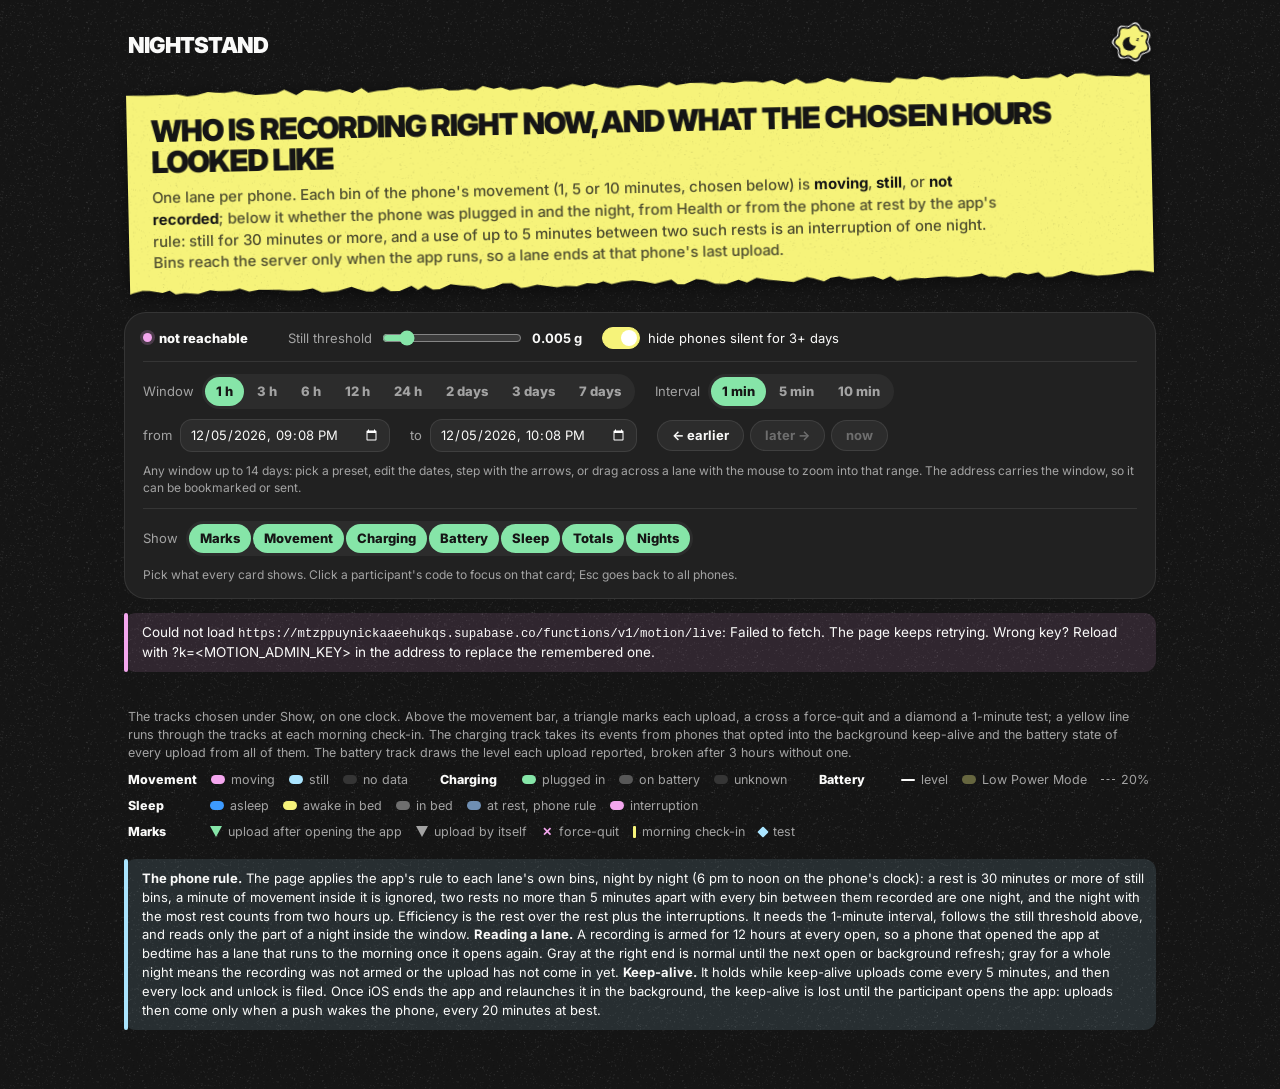
==== commit f9828395: "Update website" ====
--- a/dashboard.html
+++ b/dashboard.html
@@ -15,7 +15,7 @@
   :root { --page:#151515; --card:#212121; --raised:#2c2c2c; --edge:rgba(255,255,255,.09);
           --ink:#fafaf9; --gray:#a3a3a3; --dim:#6e6e6e; --paper-ink:#151515;
           --yellow:#f6f37a; --pink:#f4a6ee; --mint:#86e5a8; --sky:#aae5ff; --blue:#3d9bff;
-          --none:#353535; --battery:#575757; --rest:#6f8fb3; --grain:none; color-scheme:dark; }
+          --none:#353535; --battery:#575757; --rest:#6f8fb3; --lowpower:#66663f; --grain:none; color-scheme:dark; }
   * { box-sizing:border-box; }
   body { margin:0; background:var(--grain) 0 0/180px 180px repeat, var(--page); color:var(--ink);
          font:15px/1.45 -apple-system,BlinkMacSystemFont,"Inter","Segoe UI",Roboto,Helvetica,Arial,sans-serif;
@@ -79,6 +79,8 @@
   .legend .row .sl::before { background:var(--blue); } .legend .row .aw::before { background:var(--yellow); } .legend .row .ib::before { background:var(--dim); }
   .legend .row .pl::before { background:var(--mint); } .legend .row .ob::before { background:var(--battery); }
   .legend .row .ph::before { background:var(--rest); } .legend .row .in::before { background:var(--pink); }
+  .legend .row .bl::before { height:2px; border-radius:1px; background:var(--ink); } .legend .row .lp::before { background:var(--lowpower); }
+  .legend .row .b20::before { height:0; border-radius:0; border-top:1px dashed var(--gray); }
   .legend .row .ci::before { width:3px; height:12px; border-radius:1px; background:var(--yellow); }
   .legend .row .tt::before, .totals .dm { width:8px; height:8px; border-radius:1px; background:var(--sky); transform:rotate(45deg); display:inline-block; }
   .legend .row .up::before, .legend .row .upbg::before { width:0; height:0; border-radius:0; background:none; border-left:6px solid transparent; border-right:6px solid transparent; border-top:11px solid var(--mint); }
@@ -92,6 +94,12 @@
   .lane .meta .warn { color:var(--pink); font-weight:700; }
   .lane .meta .ok { color:var(--mint); font-weight:700; }
   .lane .head .remind { margin-left:auto; }
+  .pidbtn { font:inherit; color:inherit; background:none; border:0; padding:0; cursor:pointer; text-align:left; }
+  .pidbtn:hover { color:var(--yellow); }
+  .pidbtn:focus-visible { outline:2px solid var(--sky); outline-offset:3px; border-radius:6px; }
+  .focusbar { display:flex; flex-wrap:wrap; align-items:center; gap:8px 16px; padding:12px 18px; margin-bottom:14px; font-size:13px; color:var(--gray); }
+  .focusbar[hidden], .stats[hidden], .legend .row[hidden] { display:none; }
+  .focusbar b { color:var(--ink); font-size:15px; }
   .strip { position:relative; }
   .strip svg { width:100%; display:block; touch-action:pan-y; cursor:crosshair; }
   .axis { position:relative; height:16px; font-size:11px; color:var(--gray); }
@@ -147,25 +155,31 @@
     </div>
     <div class="bar" id="pager" hidden>
       <span id="pagetxt"></span>
-      <span class="nav"><button class="pill" id="prevpage" title="The phones before these, by lane number">&#8592; previous</button><button class="pill" id="nextpage" title="The phones after these, by lane number">next &#8594;</button></span>
+      <span class="nav"><button class="pill" id="prevpage" title="The phones before these">&#8592; previous</button><button class="pill" id="nextpage" title="The phones after these">next &#8594;</button></span>
       <label>Per page <span class="seg" id="per"></span></label>
       <span class="hint" id="pagehint">The figures below count the phones on this page.</span>
     </div>
+    <div class="bar">
+      <label>Show <span class="seg" id="show"></span></label>
+      <span class="hint">Pick what every card shows. Click a participant's code to focus on that card; Esc goes back to all phones.</span>
+    </div>
   </div>
 
+  <div class="card focusbar" id="focusbar" hidden><span>Focused on <b id="focuspid"></b></span><button type="button" class="pill" id="unfocus">&#8592; all phones</button></div>
   <div id="err"></div>
   <div class="stats" id="stats"></div>
 
-  <div class="legend"><span class="t">Three tracks per phone on one clock. Above the movement bar, a triangle marks each upload, a cross a force-quit and a diamond a 1-minute test; a yellow line runs through the tracks at each morning check-in. The charging track takes its events from phones that opted into the background keep-alive and the battery state of every upload from all of them.</span>
+  <div class="legend"><span class="t">The tracks chosen under Show, on one clock. Above the movement bar, a triangle marks each upload, a cross a force-quit and a diamond a 1-minute test; a yellow line runs through the tracks at each morning check-in. The charging track takes its events from phones that opted into the background keep-alive and the battery state of every upload from all of them. The battery track draws the level each upload reported, broken after 3 hours without one.</span>
     <div class="rows">
-      <div class="row"><span class="lab">Movement</span><span class="mv">moving</span><span class="st">still</span><span class="nd">no data</span></div>
-      <div class="row"><span class="lab">Charging</span><span class="pl">plugged in</span><span class="ob">on battery</span><span class="nd">unknown</span></div>
-      <div class="row"><span class="lab">Sleep</span><span class="sl">asleep</span><span class="aw">awake in bed</span><span class="ib">in bed</span><span class="ph">at rest, phone rule</span><span class="in">interruption</span></div>
-      <div class="row"><span class="lab">Marks</span><span class="up">upload after opening the app</span><span class="upbg">upload by itself</span><span class="fq">force-quit</span><span class="ci">morning check-in</span><span class="tt">test</span></div>
+      <div class="row" data-track="movement"><span class="lab">Movement</span><span class="mv">moving</span><span class="st">still</span><span class="nd">no data</span></div>
+      <div class="row" data-track="charging"><span class="lab">Charging</span><span class="pl">plugged in</span><span class="ob">on battery</span><span class="nd">unknown</span></div>
+      <div class="row" data-track="battery"><span class="lab">Battery</span><span class="bl">level</span><span class="lp">Low Power Mode</span><span class="b20">20%</span></div>
+      <div class="row" data-track="sleep"><span class="lab">Sleep</span><span class="sl">asleep</span><span class="aw">awake in bed</span><span class="ib">in bed</span><span class="ph">at rest, phone rule</span><span class="in">interruption</span></div>
+      <div class="row" data-track="marks"><span class="lab">Marks</span><span class="up">upload after opening the app</span><span class="upbg">upload by itself</span><span class="fq">force-quit</span><span class="ci">morning check-in</span><span class="tt">test</span></div>
     </div></div>
   <div id="lanes"></div>
 
-  <div class="note"><b>The phone rule.</b> The page applies the app's rule to each lane's own bins, night by night (6 pm to noon on the phone's clock): a rest is 30 minutes or more of still bins, a minute of movement inside it is ignored, two rests no more than 5 minutes apart with every bin between them recorded are one night, and the night with the most rest counts from two hours up. Efficiency is the rest over the rest plus the interruptions. It needs the 1-minute interval, follows the still threshold above, and reads only the part of a night inside the window. <b>Reading a lane.</b> A recording is armed for 12 hours at every open, so a phone that opened the app at bedtime has a lane that runs to the morning once it opens again. Gray at the right end is normal until the next open or background refresh; gray for a whole night means the recording was not armed or the upload has not come in yet.</div>
+  <div class="note"><b>The phone rule.</b> The page applies the app's rule to each lane's own bins, night by night (6 pm to noon on the phone's clock): a rest is 30 minutes or more of still bins, a minute of movement inside it is ignored, two rests no more than 5 minutes apart with every bin between them recorded are one night, and the night with the most rest counts from two hours up. Efficiency is the rest over the rest plus the interruptions. It needs the 1-minute interval, follows the still threshold above, and reads only the part of a night inside the window. <b>Reading a lane.</b> A recording is armed for 12 hours at every open, so a phone that opened the app at bedtime has a lane that runs to the morning once it opens again. Gray at the right end is normal until the next open or background refresh; gray for a whole night means the recording was not armed or the upload has not come in yet. <b>Keep-alive.</b> It holds while keep-alive uploads come every 5 minutes, and then every lock and unlock is filed. Once iOS ends the app and relaunches it in the background, the keep-alive is lost until the participant opens the app: uploads then come only when a push wakes the phone, every 20 minutes at best.</div>
 </div>
 
 <script>
@@ -173,7 +187,7 @@
 // specks at low alpha on 180 pt, seeded so every load looks the same), the
 // torn edges of the header paper, the moon sticker and the section squiggle.
 const C = {page: "#151515", card: "#212121", raised: "#2c2c2c", ink: "#fafaf9", gray: "#a3a3a3", dim: "#6e6e6e",
-           yellow: "#f6f37a", pink: "#f4a6ee", mint: "#86e5a8", sky: "#aae5ff", blue: "#3d9bff", none: "#353535", battery: "#575757", rest: "#6f8fb3"};
+           yellow: "#f6f37a", pink: "#f4a6ee", mint: "#86e5a8", sky: "#aae5ff", blue: "#3d9bff", none: "#353535", battery: "#575757", rest: "#6f8fb3", lowpower: "#66663f"};
 const ACCENTS = [C.yellow, C.pink, C.mint, C.sky];
 function seeded(a) {
   return () => { a = (a + 0x6D2B79F5) | 0; let t = Math.imul(a ^ (a >>> 15), 1 | a); t = (t + Math.imul(t ^ (t >>> 7), 61 | t)) ^ t; return ((t ^ (t >>> 14)) >>> 0) / 4294967296; };
@@ -245,11 +259,13 @@
   const nowS = () => Math.floor(Date.now() / 1000);
   const recall = (k) => { try { return localStorage.getItem(k); } catch (e) { return null; } };
   const remember = (k, v) => { try { localStorage.setItem(k, v); } catch (e) {} };
-
-  // A lane shows a six-digit number, not the participant's ID. The server
+  const esc = (s) => String(s).replace(/[&<>"]/g, ch => ({"&": "&amp;", "<": "&lt;", ">": "&gt;", "\"": "&quot;"})[ch]);
+
+  // A lane is headed by the participant's ID (the pid, as typed or from the
+  // study link). Behind it each phone keeps a six-digit number: the server
   // sends it as `lane` (HMAC of the pid under the upload token, see
-  // laneLabels in the function), so the number is the same in every browser
-  // and the page never holds the upload token.
+  // laneLabels in the function) and orders the pages by it, and the page uses
+  // it for element ids and lookups, where a typed pid could break the markup.
   let labels = new Map();
   function assignLabels(phones) {
     const next = new Map();
@@ -264,6 +280,18 @@
   // The phones come a page at a time, in lane order: `per` of them, the last
   // choice remembered, and `page` from 1.
   const view = {live: true, hours: 1, from: 0, to: 0, bin: 60, per: 25, page: 1};
+  // What every card shows (the Show buttons, remembered and carried in the
+  // address as ?show= when not everything), and the one phone in focus
+  // (?focus=, its pid), both read and drawn on this page only.
+  const SHOW = [["marks", "Marks"], ["movement", "Movement"], ["charging", "Charging"], ["battery", "Battery"],
+                ["sleep", "Sleep"], ["totals", "Totals"], ["nights", "Nights"]];
+  const TRACKS = ["marks", "movement", "charging", "battery", "sleep"];
+  {
+    const asked = params.get("show") ?? recall("nsShow");
+    const known = SHOW.map(([k]) => k);
+    view.show = new Set(asked === null ? known : asked.split(",").filter(k => known.includes(k)));
+    view.focus = params.get("focus") || null;
+  }
   const parseWhen = (s) => {
     if (!s) return null;
     const n = Number(s), ms = Number.isFinite(n) ? n * 1000 : Date.parse(s);
@@ -357,6 +385,9 @@
     q.delete("hours"); q.delete("from"); q.delete("to"); q.delete("bin");
     if (view.live) q.set("hours", String(+view.hours.toFixed(4))); else { q.set("from", toInput(view.from)); q.set("to", toInput(view.to)); }
     q.set("bin", String(view.bin));
+    q.delete("show"); q.delete("focus");
+    if (view.show.size < SHOW.length) q.set("show", SHOW.map(([k]) => k).filter(k => view.show.has(k)).join(","));
+    if (view.focus) q.set("focus", view.focus);
     history.replaceState(null, "", location.pathname + "?" + q.toString());
   }
   // A new window starts at the first page: with silent phones hidden, the
@@ -408,6 +439,8 @@
       const notes = [];
       if (!ranged && !view.live) notes.push(`This server predates window ranges and answered with the last ${hoursText(data.hours)} instead; deploy the current function and migration.`);
       if (BIN !== view.bin) notes.push(`This server ignores the interval and answered in ${binText(BIN)} bins; deploy the current function and migration.`);
+      const arrivals = data.phones.flatMap(p => p.arrivals || []);
+      if (arrivals.length && !arrivals.some(a => a.length > 4)) notes.push(`This server sends no battery level per upload, so the battery track is empty; push migration 20261014180000_motion_live_battery.`);
       $("err").innerHTML = notes.map(n => `<div class="err">${n}</div>`).join("");
       $("refreshed").textContent = (view.live ? "refreshed " : "loaded ") + new Date().toLocaleTimeString([], {hour: "numeric", minute: "2-digit", second: "2-digit"});
       render();
@@ -427,6 +460,9 @@
   // noon on the phone's clock) the chain with the most rest wins, from two
   // hours of rest up. Bins longer than a minute cannot carry it.
   const RULE = {restS: 30 * 60, bridgeS: 5 * 60, breakS: 60, minimumS: 120 * 60, maxBinS: 60};
+  const BATTERY_GAP_S = 3 * 3600;   // the battery line breaks where no reading came for this long
+  const BATTERY_HOLD_S = 3600;      // how long one reading stands for the slots after it
+  const KEEPALIVE = {minGapS: 60, maxGapS: 11 * 60, recentS: 15 * 60};
   const nightKeys = new Map();
   // The night each slot belongs to (the local date of its evening), or null from noon to 18:00.
   function nightOfSlots(tz, since, n) {
@@ -535,7 +571,38 @@
       charging[i] = cstate; if (cstate === 1) plugged++;
     }
     const hasCharging = anchors.length > 0 || !!p.charging_prev;
-    return {cat, mad, n, mv, st, nd: n - mv - st, since, until, steps, stepsTotal: Math.round(stepsTotal), sleep, asleep, atRest, nights, charging, plugged, hasCharging};
+    // Battery readings [t, level, Low Power Mode] from the uploads and the
+    // charging events (which carry no Low Power Mode). A reading stands for
+    // its slot and the slots after it, up to BATTERY_HOLD_S.
+    const readings = [...(p.arrivals || []).filter(a => a[4] != null).map(a => [a[0], a[4], a[5]]),
+                      ...(p.charging || []).filter(e => e[2] != null).map(e => [e[0], e[2], null])].sort((a, b) => a[0] - b[0]);
+    const level = new Int8Array(n).fill(-1), lowPower = new Uint8Array(n);
+    let kb = 0, lastT = null, lastLevel = -1, lastLow = 0, lowSlots = 0;
+    for (let i = 0; i < n; i++) {
+      const slotEnd = since + (i + 1) * BIN;
+      while (kb < readings.length && readings[kb][0] < slotEnd) {
+        const [t, l, low] = readings[kb++];
+        lastT = t; lastLevel = l;
+        if (low != null) lastLow = low ? 1 : 2;
+      }
+      if (lastT !== null && slotEnd - lastT <= BATTERY_HOLD_S) { level[i] = lastLevel; lowPower[i] = lastLow; if (lastLow === 1) lowSlots++; }
+    }
+    const inWindow = readings.filter(([t]) => t >= since && t <= until);
+    const levels = inWindow.map(([, l]) => l);
+    // The keep-alive holds while keep-alive uploads come 1 to 11 minutes apart
+    // (every 5 minutes and 45 s after a lock; 10 when a pull overran). A phone
+    // that lost it uploads only when a push wakes it, 20 minutes apart, and
+    // its keep-alive timer then fires in the same second as the push.
+    const ka = (p.arrivals || []).filter(a => a[1] === "keepalive" && a[0] >= since && a[0] <= until).map(a => a[0]).sort((a, b) => a - b);
+    let heldS = 0, lastHeld = null;
+    for (let k = 1; k < ka.length; k++) {
+      const gap = ka[k] - ka[k - 1];
+      if (gap >= KEEPALIVE.minGapS && gap <= KEEPALIVE.maxGapS) { heldS += gap; lastHeld = ka[k]; }
+    }
+    const count = (name) => (p.screen || []).filter(([t, e]) => t >= since && t <= until && e === name).length;
+    return {cat, mad, n, mv, st, nd: n - mv - st, since, until, steps, stepsTotal: Math.round(stepsTotal), sleep, asleep, atRest, nights, charging, plugged, hasCharging,
+            readings, level, lowPower, lowSlots, levelMin: levels.length ? Math.min(...levels) : null, levelMax: levels.length ? Math.max(...levels) : null,
+            keepAlive: {uploads: ka.length, heldS, lastHeld}, locks: count("lock"), unlocks: count("unlock"), relaunches: count("launchBackground")};
   }
 
   // What a drawn column shows when there are more slots than columns: the
@@ -556,12 +623,25 @@
   }
 
   // Track layout in viewBox units, top to bottom: marks, movement bar,
-  // charging bar, sleep bar, tick marks; the labels are HTML below the SVG.
-  const G = {W: 1440, top: 14, h: 44, chgH: 10, sleepH: 12};
-  G.chgTop = G.top + G.h + 6; G.sleepTop = G.chgTop + G.chgH + 6; G.axisBase = G.sleepTop + G.sleepH + 6; G.H = G.axisBase + 8;
+  // charging bar, battery track, sleep bar, tick marks; the labels are HTML
+  // below the SVG. A track left out under Show takes no room, and the card in
+  // focus draws the movement and the battery taller.
+  let G = layout();
+  function layout() {
+    const on = (k) => view.show.has(k), big = !!view.focus;
+    const g = {W: 1440, top: on("marks") ? 14 : 2};
+    let y = g.top;
+    const track = (name, size) => { const height = on(name) ? size : 0, at = y; if (height) y += height + 6; return [at, height]; };
+    [g.top, g.h] = track("movement", big ? 72 : 44);
+    [g.chgTop, g.chgH] = track("charging", 10);
+    [g.batTop, g.batH] = track("battery", big ? 48 : 28);
+    [g.sleepTop, g.sleepH] = track("sleep", 12);
+    g.axisBase = y; g.H = y + 8;
+    return g;
+  }
 
   function strip(p, c) {
-    const {W, top, h, chgTop, chgH, sleepTop, sleepH, axisBase, H} = G;
+    const {W, top, h, chgTop, chgH, batTop, batH, sleepTop, sleepH, axisBase, H} = G;
     const cols = Math.min(c.n, W), span = c.until - c.since;
     const bars = (arr, y, height, colors) => {
       let out = "", i = 0;
@@ -574,38 +654,53 @@
     };
     const id = "lane" + labels.get(p.pid);
     const clip = (k, y, height) => `<clipPath id="${id}${k}"><rect class="round" data-r="${Math.min(10, height / 2)}" x="0" y="${y}" width="${W}" height="${height}"/></clipPath>`;
-    let rects = `<defs>${clip("m", top, h)}${clip("c", chgTop, chgH)}${clip("s", sleepTop, sleepH)}</defs>`;
-    rects += `<g clip-path="url(#${id}m)">${bars(columns(c.cat, c.n, cols, [2, 1]), top, h, [C.none, C.sky, C.pink])}</g>`;
-    rects += `<g clip-path="url(#${id}c)">${bars(columns(c.charging, c.n, cols, [1, 2]), chgTop, chgH, [C.raised, C.mint, C.battery])}</g>`;
-    rects += `<g clip-path="url(#${id}s)">${bars(columns(c.sleep, c.n, cols, [2, 3, 5, 4, 1]), sleepTop, sleepH, [C.raised, C.dim, C.blue, C.yellow, C.rest, C.pink])}</g>`;
+    let rects = `<defs>${h ? clip("m", top, h) : ""}${chgH ? clip("c", chgTop, chgH) : ""}${batH ? clip("b", batTop, batH) : ""}${sleepH ? clip("s", sleepTop, sleepH) : ""}</defs>`;
+    if (h) rects += `<g clip-path="url(#${id}m)">${bars(columns(c.cat, c.n, cols, [2, 1]), top, h, [C.none, C.sky, C.pink])}</g>`;
+    if (chgH) rects += `<g clip-path="url(#${id}c)">${bars(columns(c.charging, c.n, cols, [1, 2]), chgTop, chgH, [C.raised, C.mint, C.battery])}</g>`;
+    const xOf = (t) => (t - c.since) / span * W;
+    if (batH) {
+      // The battery: Low Power Mode shaded behind the level line, a dashed
+      // guide at 20%, and the line broken where no reading came for 3 hours.
+      const yOf = (l) => (batTop + batH - 3 - l / 100 * (batH - 6)).toFixed(1);
+      let line = "", seg = [], prev = null;
+      const flush = () => { if (seg.length) line += `<polyline points="${seg.length === 1 ? seg.concat(seg).join(" ") : seg.join(" ")}" fill="none" stroke="${C.ink}" stroke-width="1.6" stroke-linejoin="round" vector-effect="non-scaling-stroke"/>`; seg = []; };
+      for (const [t, l] of c.readings) {
+        if (prev !== null && t - prev > BATTERY_GAP_S) flush();
+        seg.push(`${xOf(t).toFixed(1)},${yOf(l)}`); prev = t;
+      }
+      flush();
+      rects += `<g clip-path="url(#${id}b)">${bars(columns(c.lowPower, c.n, cols, [1, 2]), batTop, batH, [C.raised, C.lowpower, C.raised])}`
+            + `<line x1="0" x2="${W}" y1="${yOf(20)}" y2="${yOf(20)}" stroke="${C.gray}" stroke-opacity=".7" stroke-dasharray="3,3" vector-effect="non-scaling-stroke"/>${line}</g>`;
+    }
+    if (sleepH) rects += `<g clip-path="url(#${id}s)">${bars(columns(c.sleep, c.n, cols, [2, 3, 5, 4, 1]), sleepTop, sleepH, [C.raised, C.dim, C.blue, C.yellow, C.rest, C.pink])}</g>`;
     // Above the movement bar: uploads as triangles (mint = the participant
     // opened the app, gray = background or keep-alive) and a pink cross per
     // force-quit (forceQuit exact; terminated inferred at the next launch,
     // dashed). Marks closer than a viewBox unit share one drawing, the
-    // participant's opens first.
-    const xOf = (t) => (t - c.since) / span * W;
+    // participant's opens first. Left out under Show, none of the marks is drawn.
+    const marks = view.show.has("marks");
     const seen = new Set();
     const mark = (x, html) => { const key = Math.round(x); if (seen.has(key)) return ""; seen.add(key); return html; };
     const opened = ([, trig]) => trig === "open" || trig === "link" || trig === "manual";
-    const arrivals = (p.arrivals || []).filter(([t]) => t >= c.since && t <= c.until);
+    const arrivals = marks ? (p.arrivals || []).filter(([t]) => t >= c.since && t <= c.until) : [];
     for (const a of [...arrivals.filter(opened), ...arrivals.filter(x => !opened(x))]) {
       const x = xOf(a[0]);
       rects += mark(x, `<polygon points="${(x - 5).toFixed(1)},1 ${(x + 5).toFixed(1)},1 ${x.toFixed(1)},${top - 1}" fill="${opened(a) ? C.mint : C.gray}"/>`);
     }
     seen.clear();
-    for (const [t, ev] of (p.screen || [])) {
+    for (const [t, ev] of marks ? (p.screen || []) : []) {
       if (t < c.since || t > c.until || (ev !== "forceQuit" && ev !== "terminated")) continue;
       const x = xOf(t);
       rects += mark(x, `<path d="M${(x - 4).toFixed(1)} 1 L${(x + 4).toFixed(1)} ${top - 3} M${(x + 4).toFixed(1)} 1 L${(x - 4).toFixed(1)} ${top - 3}" stroke="${C.pink}" stroke-width="${ev === "forceQuit" ? 2 : 1.2}" ${ev === "terminated" ? 'stroke-dasharray="2,1.5"' : ""}/>`);
     }
     // A yellow line through the tracks at each morning check-in; a diamond
     // per 1-minute test, yellow for the check-in's own and sky from the Tests tab.
-    for (const ci of (p.checkins || [])) {
+    for (const ci of marks ? (p.checkins || []) : []) {
       if (ci.rated == null || ci.rated < c.since || ci.rated > c.until) continue;
       const x = xOf(ci.rated).toFixed(1);
       rects += `<line x1="${x}" x2="${x}" y1="${top - 4}" y2="${axisBase}" stroke="${C.yellow}" stroke-width="2" vector-effect="non-scaling-stroke"/>`;
     }
-    for (const t of (p.tests || [])) {
+    for (const t of marks ? (p.tests || []) : []) {
       if (t.t == null || t.t < c.since || t.t > c.until) continue;
       const x = xOf(t.t);
       rects += `<path d="M${x.toFixed(1)} .5L${(x + 5).toFixed(1)} 7L${x.toFixed(1)} 13.5L${(x - 5).toFixed(1)} 7Z" fill="${t.source === "checkin" ? C.yellow : C.sky}" stroke="${C.page}" stroke-width="1.2" vector-effect="non-scaling-stroke"/>`;
@@ -699,6 +794,13 @@
     // The page as the server chose it: filtered, in lane order.
     const phones = data.phones, paged = data.total > phones.length;
     syncPager();
+    // A card in focus stands alone: the page's figures and the pager go, and
+    // the focus bar names the phone.
+    G = layout();
+    $("focusbar").hidden = !view.focus; $("focuspid").textContent = view.focus || "";
+    $("stats").hidden = !!view.focus;
+    if (view.focus) $("pager").hidden = true;
+    document.querySelectorAll(".legend .row[data-track]").forEach(r => { r.hidden = !view.show.has(r.dataset.track); });
 
     const active = phones.filter(p => p.uploads_window > 0);
     const armed = phones.filter(p => p.last && p.last.armed_until > now && p.last.accel_available !== false);
@@ -716,8 +818,12 @@
       <div class="card stat"><div class="k">Checked in ${squiggle(C.blue)}</div><div class="v">${ratedLast.length}</div><div class="d">rated last night, of ${raters.length} phone${raters.length === 1 ? "" : "s"} that ever checked in</div></div>`;
 
     if (!phones.length) { $("lanes").innerHTML = `<div class="empty">No uploads yet.</div>`; return; }
-    $("lanes").innerHTML = phones.map((p, k) => {
-      const c = cls.get(p.pid), L = p.last;
+    const shown = view.focus ? phones.filter(p => p.pid === view.focus) : phones;
+    if (!shown.length) { $("lanes").innerHTML = `<div class="empty">${esc(view.focus)} is not on this page of phones.</div>`; return; }
+    const ref = Math.min(until, now);
+    const when = (t) => localParts(t).day === localParts(ref).day ? fmtTime(t) : fmtDT(t);
+    $("lanes").innerHTML = shown.map((p) => {
+      const k = phones.indexOf(p), c = cls.get(p.pid), L = p.last;
       const stale = now - L.created > 26 * 3600;
       const rec = L.accel_available === false ? `<span class="warn">no accelerometer on this device</span>`
         : L.armed_until > now ? `<span class="ok">recording until ${fmtTime(L.armed_until)}</span>`
@@ -732,20 +838,36 @@
       // only a phone that registered for notifications can be reached.
       const reminded = p.reminded ? `<span class="meta">reminded <b>${ago(p.reminded[0], now)}</b>${p.reminded[1] ? "" : ` · <span class="warn">not delivered</span>`}</span>` : "";
       const remind = `<button type="button" class="pill remind" data-lane="${labels.get(p.pid)}"${p.push_tokens ? ` title="Send a notification asking to open the app"` : ` disabled title="This phone has not registered for notifications"`}>remind</button>`;
+      // The keep-alive as the uploads show it, not as the last upload claims:
+      // holding when keep-alive uploads came 1 to 11 minutes apart within the
+      // last 15 minutes of the window.
+      const K = c.keepAlive;
+      const keep = K.lastHeld !== null && ref - K.lastHeld <= KEEPALIVE.recentS ? `<span class="ok">keep-alive holding</span>`
+        : K.lastHeld !== null ? `<span class="warn">keep-alive lost since ${when(K.lastHeld)}</span>`
+        : K.uploads || L.keep_alive ? `<span class="warn">keep-alive not holding</span> in this window`
+        : `keep-alive off`;
       const quits = (p.screen || []).filter(([t, e]) => t >= c.since && t <= c.until && (e === "forceQuit" || e === "terminated")).length;
       const sw = (color) => `<i class="sw" style="background:${color}"></i>`;
-      const totals = [`${sw(C.pink)}<b>${mins(c.mv)}</b> moving`, `${sw(C.sky)}<b>${mins(c.st)}</b> still`,
-                      `${sw(C.none)}<b>${mins(c.nd)}</b> no data`, `${sw(C.blue)}<b>${mins(c.asleep)}</b> asleep`];
-      if (quits) totals.push(`<b>${quits}</b> force-quit${quits === 1 ? "" : "s"}`);
-      if (c.hasCharging) totals.push(`${sw(C.mint)}<b>${mins(c.plugged)}</b> plugged in`,
-                                     `<b>${(p.charging || []).filter(([t, e]) => t >= c.since && t <= c.until && e === "pluggedIn").length}</b> plug-ins`);
-      if (c.atRest) totals.splice(4, 0, `${sw(C.rest)}<b>${mins(c.atRest)}</b> at rest by the phone rule`);
-      if (!c.nights) totals.splice(4, 0, `the phone rule needs the 1-minute interval`);
+      // Each total belongs to a part of the card and goes when Show leaves that part out.
+      const totals = [
+        ["movement", `${sw(C.pink)}<b>${mins(c.mv)}</b> moving`], ["movement", `${sw(C.sky)}<b>${mins(c.st)}</b> still`],
+        ["movement", `${sw(C.none)}<b>${mins(c.nd)}</b> no data`], ["sleep", `${sw(C.blue)}<b>${mins(c.asleep)}</b> asleep`]];
+      if (c.atRest) totals.push(["sleep", `${sw(C.rest)}<b>${mins(c.atRest)}</b> at rest by the phone rule`]);
+      if (!c.nights) totals.push(["sleep", `the phone rule needs the 1-minute interval`]);
+      if (c.hasCharging) totals.push(["charging", `${sw(C.mint)}<b>${mins(c.plugged)}</b> plugged in`],
+                                     ["charging", `<b>${(p.charging || []).filter(([t, e]) => t >= c.since && t <= c.until && e === "pluggedIn").length}</b> plug-ins`]);
+      if (c.levelMin !== null) totals.push(["battery", `battery <b>${c.levelMin === c.levelMax ? `${c.levelMin}%` : `${c.levelMin}% to ${c.levelMax}%`}</b>`]);
+      if (c.lowSlots) totals.push(["battery", `${sw(C.lowpower)}<b>${mins(c.lowSlots)}</b> Low Power Mode`]);
+      if (K.uploads) totals.push(["marks", `<b>${hm(K.heldS / 60)}</b> keep-alive held`]);
+      totals.push(["marks", `<b>${c.locks}</b> lock${c.locks === 1 ? "" : "s"}, <b>${c.unlocks}</b> unlock${c.unlocks === 1 ? "" : "s"}`]);
+      if (c.relaunches) totals.push(["marks", `<b>${c.relaunches}</b> background relaunch${c.relaunches === 1 ? "" : "es"}`]);
+      if (quits) totals.push(["marks", `<b>${quits}</b> force-quit${quits === 1 ? "" : "s"}`]);
       for (const kind of Object.keys(TEST_NAMES)) {
         const runs = (p.tests || []).filter(t => t.test === kind && t.completed && t.score != null);
-        if (runs.length) totals.push(`<i class="dm"></i><b>${testScore(runs[runs.length - 1])}</b> ${TEST_NAMES[kind]}${runs.length > 1 ? `, latest of ${runs.length} runs` : ""}`);
+        if (runs.length) totals.push(["marks", `<i class="dm"></i><b>${testScore(runs[runs.length - 1])}</b> ${TEST_NAMES[kind]}${runs.length > 1 ? `, latest of ${runs.length} runs` : ""}`]);
       }
-      totals.push(`last bin ${c.mv + c.st ? fmtDT(p.bins[p.bins.length - 1][0]) : "none in window"}`);
+      totals.push(["movement", `last bin ${c.mv + c.st ? fmtDT(p.bins[p.bins.length - 1][0]) : "none in window"}`]);
+      const shownTotals = totals.filter(([part]) => view.show.has(part)).map(([, html]) => html);
       // One row per night of the window: the night by the phone rule, and
       // the check-in (the rating and the guess, given before the app showed
       // the night, beside what it then showed).
@@ -765,17 +887,22 @@
             + `<td${ci.skipped ? ` class="muted"` : ""}>${ci.skipped ? "skipped" : run ? testScore(run) : ""}</td>`;
         return `<tr><td>${nightLabel(key)}</td>${ruleCells}${ciCells}</tr>`;
       }).join("");
-      const table = rows ? `<div class="nights-wrap"><table class="nights"><tr><th>Night</th><th>At rest (rule)</th><th>From, to</th><th>Interruptions</th><th>Efficiency</th><th>Rating</th><th>Own guess</th><th>App showed</th><th>Guess minus shown</th><th>Reaction test</th></tr>${rows}</table></div>` : "";
-      return `<div class="card lane">
-        <div class="head"><span class="pid display">${labels.get(p.pid)} ${squiggle(ACCENTS[k % ACCENTS.length])}</span>
+      // In focus the header adds what the server knows of the phone itself.
+      const errors = (L.errors || []).map(e => esc(typeof e === "string" ? e : JSON.stringify(e)));
+      const details = !view.focus ? "" : `<span class="meta">time zone ${esc(L.time_zone || "unknown")} · ${p.push_tokens} push token${p.push_tokens === 1 ? "" : "s"}${errors.length ? ` · last errors: ${errors.join("; ")}` : ""}</span>`;
+      const hasStrip = TRACKS.some(t => view.show.has(t));
+      const table = rows && view.show.has("nights") ? `<div class="nights-wrap"><table class="nights"><tr><th>Night</th><th>At rest (rule)</th><th>From, to</th><th>Interruptions</th><th>Efficiency</th><th>Rating</th><th>Own guess</th><th>App showed</th><th>Guess minus shown</th><th>Reaction test</th></tr>${rows}</table></div>` : "";
+      return `<div class="card lane" id="card${labels.get(p.pid)}">
+        <div class="head"><button type="button" class="pid display pidbtn" data-lane="${labels.get(p.pid)}" title="${view.focus ? "Back to all phones" : "Focus on this phone"}">${esc(p.pid)} ${squiggle(ACCENTS[k % ACCENTS.length])}</button>
           <span class="meta">last upload <b class="${stale ? "warn" : ""}">${ago(L.created, now)}</b> (${fmtDT(L.created)}, ${L.trigger || "v1.0"})${errs}</span>
-          <span class="meta">${rec}${L.keep_alive ? ` · <span class="ok">keep-alive on</span>` : ""}${bat}</span>
+          <span class="meta">${rec} · ${keep}${bat}</span>
           ${checkin}${reminded}
           <span class="meta">${p.uploads_window} upload${p.uploads_window === 1 ? "" : "s"} in window · ${p.uploads} total · v${L.app_version || "?"} · ${L.model || ""} · code <b>${p.receipt}</b></span>
+          ${details}
           ${remind}
         </div>
-        <div class="strip">${strip(p, c)}</div>
-        <div class="totals">${totals.map(t => `<span>${t}</span>`).join("")}</div>${table}
+        ${hasStrip ? `<div class="strip">${strip(p, c)}</div>` : ""}
+        ${view.show.has("totals") && shownTotals.length ? `<div class="totals">${shownTotals.map(t => `<span>${t}</span>`).join("")}</div>` : ""}${table}
       </div>`;
     }).join("");
     wire();
@@ -808,7 +935,8 @@
         const tts = (p.tests || []).filter(t => near(t.t)).map(t => `${TEST_NAMES[t.test]} test ${testScore(t)}${t.completed ? "" : " (cut short)"}`);
         const all = [...ups, ...evs, ...chg, ...cis, ...tts];
         const marks = all.length ? " · " + all.join(", ") : "";
-        const sl = ["", " · plugged in", " · on battery"][c.charging[i]] + ["", " · in bed", " · asleep", " · awake", " · at rest (phone rule)", " · interruption (phone rule)"][c.sleep[i]] + marks;
+        const battery = c.level[i] >= 0 ? ` · battery ${c.level[i]}%${c.lowPower[i] === 1 ? ", Low Power Mode" : ""}` : "";
+        const sl = ["", " · plugged in", " · on battery"][c.charging[i]] + battery + ["", " · in bed", " · asleep", " · awake", " · at rest (phone rule)", " · interruption (phone rule)"][c.sleep[i]] + marks;
         tip.textContent = `${fmtDT(t)} (${binText(BIN)} bin) · ${label}${sl}`;
         tip.style.left = x + "px"; tip.style.top = "0px"; tip.style.display = "block";
       });
@@ -835,7 +963,7 @@
     const b = ev.target.closest("button.remind");
     if (!b || b.disabled) return;
     const lane = b.dataset.lane, p = data.phones.find(q => labels.get(q.pid) === lane);
-    if (!p || !confirm(`Send phone ${lane} a notification asking to open the app?`)) return;
+    if (!p || !confirm(`Send ${p.pid} a notification asking to open the app?`)) return;
     b.disabled = true; b.textContent = "sending";
     try {
       const r = await fetch(`${API}/remind`, {method: "POST", headers: {"authorization": `Bearer ${TOKEN}`, "content-type": "application/json"}, body: JSON.stringify({pid: p.pid})});
@@ -844,9 +972,40 @@
       await load();
     } catch (e) {
       b.disabled = false; b.textContent = "remind";
-      $("err").innerHTML = `<div class="err">Reminder to ${lane} not sent: ${e.message}.</div>`;
+      $("err").innerHTML = `<div class="err">Reminder to ${esc(p.pid)} not sent: ${e.message}.</div>`;
     }
   });
+  // Focus: a click on a participant's code shows that card alone, drawn
+  // taller; a second click, the focus bar's button or Esc brings every card
+  // back and scrolls to the one that was in focus.
+  function setFocus(pid) {
+    const was = view.focus;
+    view.focus = pid; syncControls(); render();
+    if (pid) window.scrollTo({top: $("focusbar").getBoundingClientRect().top + window.scrollY - 12});
+    else if (was) {
+      const p = data && data.phones.find(q => q.pid === was), el = p && document.getElementById("card" + labels.get(p.pid));
+      if (el) el.scrollIntoView({block: "start"});
+    }
+  }
+  $("lanes").addEventListener("click", (ev) => {
+    const b = ev.target.closest("button.pidbtn");
+    if (!b) return;
+    const p = data.phones.find(q => labels.get(q.pid) === b.dataset.lane);
+    if (p) setFocus(view.focus === p.pid ? null : p.pid);
+  });
+  $("unfocus").addEventListener("click", () => setFocus(null));
+  document.addEventListener("keydown", (ev) => { if (ev.key === "Escape" && view.focus) setFocus(null); });
+  // Show: each button adds or removes one part of every card.
+  $("show").innerHTML = SHOW.map(([k, label]) => `<button type="button" data-v="${k}" aria-pressed="false">${label}</button>`).join("");
+  const syncShow = () => $("show").querySelectorAll("button").forEach(b => { const on = view.show.has(b.dataset.v); b.classList.toggle("on", on); b.setAttribute("aria-pressed", String(on)); });
+  $("show").addEventListener("click", (ev) => {
+    const b = ev.target.closest("button");
+    if (!b) return;
+    if (view.show.has(b.dataset.v)) view.show.delete(b.dataset.v); else view.show.add(b.dataset.v);
+    remember("nsShow", SHOW.map(([k]) => k).filter(k => view.show.has(k)).join(","));
+    syncShow(); syncControls(); render();
+  });
+  syncShow();
   $("thr").addEventListener("input", render);
   $("hidesilent").addEventListener("change", () => { view.page = 1; load(); });
   $("prevpage").addEventListener("click", () => { view.page--; load(); });
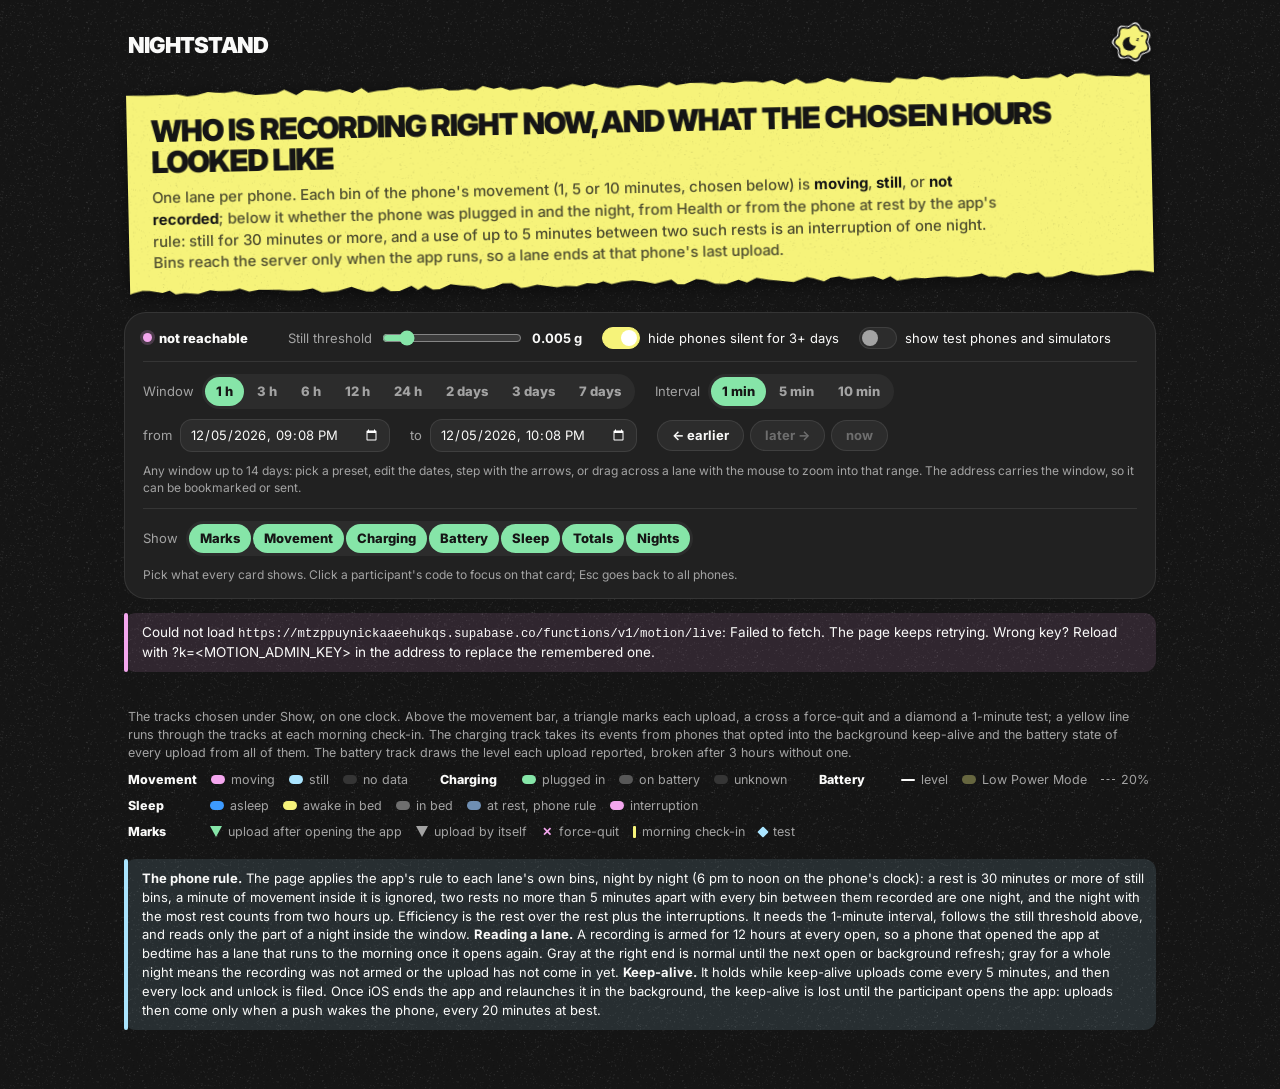
==== commit 03b2c3a8: "Update website" ====
--- a/dashboard.html
+++ b/dashboard.html
@@ -144,6 +144,7 @@
       <span id="refreshed"></span>
       <label>Still threshold <input type="range" id="thr" min="0.001" max="0.03" step="0.001" value="0.005"> <b id="thrv">0.005 g</b></label>
       <label class="toggle"><input type="checkbox" id="hidesilent" checked><span class="sw"></span>hide phones silent for 3+ days</label>
+      <label class="toggle"><input type="checkbox" id="showtest"><span class="sw"></span>show test phones and simulators</label>
     </div>
     <div class="bar">
       <label>Window <span class="seg" id="hours"></span></label>
@@ -266,10 +267,17 @@
   // sends it as `lane` (HMAC of the pid under the upload token, see
   // laneLabels in the function) and orders the pages by it, and the page uses
   // it for element ids and lookups, where a typed pid could break the markup.
+  // Test phones and simulators get no number from the server, so the page
+  // gives them one from a hash of the pid, with a "t" that keeps it apart.
   let labels = new Map();
+  const testLabel = (pid) => {
+    let h = 2166136261;
+    for (const ch of pid) h = Math.imul(h ^ ch.codePointAt(0), 16777619) >>> 0;
+    return "t" + h.toString(16);
+  };
   function assignLabels(phones) {
     const next = new Map();
-    for (const p of phones) next.set(p.pid, p.lane);
+    for (const p of phones) next.set(p.pid, p.lane ?? testLabel(p.pid));
     return next;
   }
 
@@ -291,6 +299,9 @@
     const known = SHOW.map(([k]) => k);
     view.show = new Set(asked === null ? known : asked.split(",").filter(k => known.includes(k)));
     view.focus = params.get("focus") || null;
+    // Test phones (pids starting with TEST) and simulators are left out
+    // unless asked for, here or by ?test=1 in the address.
+    $("showtest").checked = (params.get("test") ?? recall("nsTest")) === "1";
   }
   const parseWhen = (s) => {
     if (!s) return null;
@@ -385,9 +396,10 @@
     q.delete("hours"); q.delete("from"); q.delete("to"); q.delete("bin");
     if (view.live) q.set("hours", String(+view.hours.toFixed(4))); else { q.set("from", toInput(view.from)); q.set("to", toInput(view.to)); }
     q.set("bin", String(view.bin));
-    q.delete("show"); q.delete("focus");
+    q.delete("show"); q.delete("focus"); q.delete("test");
     if (view.show.size < SHOW.length) q.set("show", SHOW.map(([k]) => k).filter(k => view.show.has(k)).join(","));
     if (view.focus) q.set("focus", view.focus);
+    if ($("showtest").checked) q.set("test", "1");
     history.replaceState(null, "", location.pathname + "?" + q.toString());
   }
   // A new window starts at the first page: with silent phones hidden, the
@@ -412,10 +424,11 @@
     else { q.set("from", String(view.from)); q.set("to", String(view.to)); }
     q.set("bin", String(view.bin));
     // One page of phones, chosen by the server so every page is full: without
-    // the test phones and the simulators (real), in lane order, and without
-    // the silent ones while that switch is on.
+    // the test phones and the simulators (real) unless that switch is on, in
+    // lane order (test phones last), and without the silent ones while that
+    // switch is on.
     q.set("per", String(view.per)); q.set("page", String(view.page));
-    q.set("real", "1"); q.set("order", "lane");
+    q.set("real", $("showtest").checked ? "0" : "1"); q.set("order", "lane");
     if ($("hidesilent").checked) q.set("silent", "0");
     return q.toString();
   }
@@ -1008,6 +1021,10 @@
   syncShow();
   $("thr").addEventListener("input", render);
   $("hidesilent").addEventListener("change", () => { view.page = 1; load(); });
+  $("showtest").addEventListener("change", () => {
+    remember("nsTest", $("showtest").checked ? "1" : "0");
+    view.page = 1; syncControls(); load();
+  });
   $("prevpage").addEventListener("click", () => { view.page--; load(); });
   $("nextpage").addEventListener("click", () => { view.page++; load(); });
   buildSeg("per", PER_PAGE.map(n => [n, String(n)]), (v) => {
